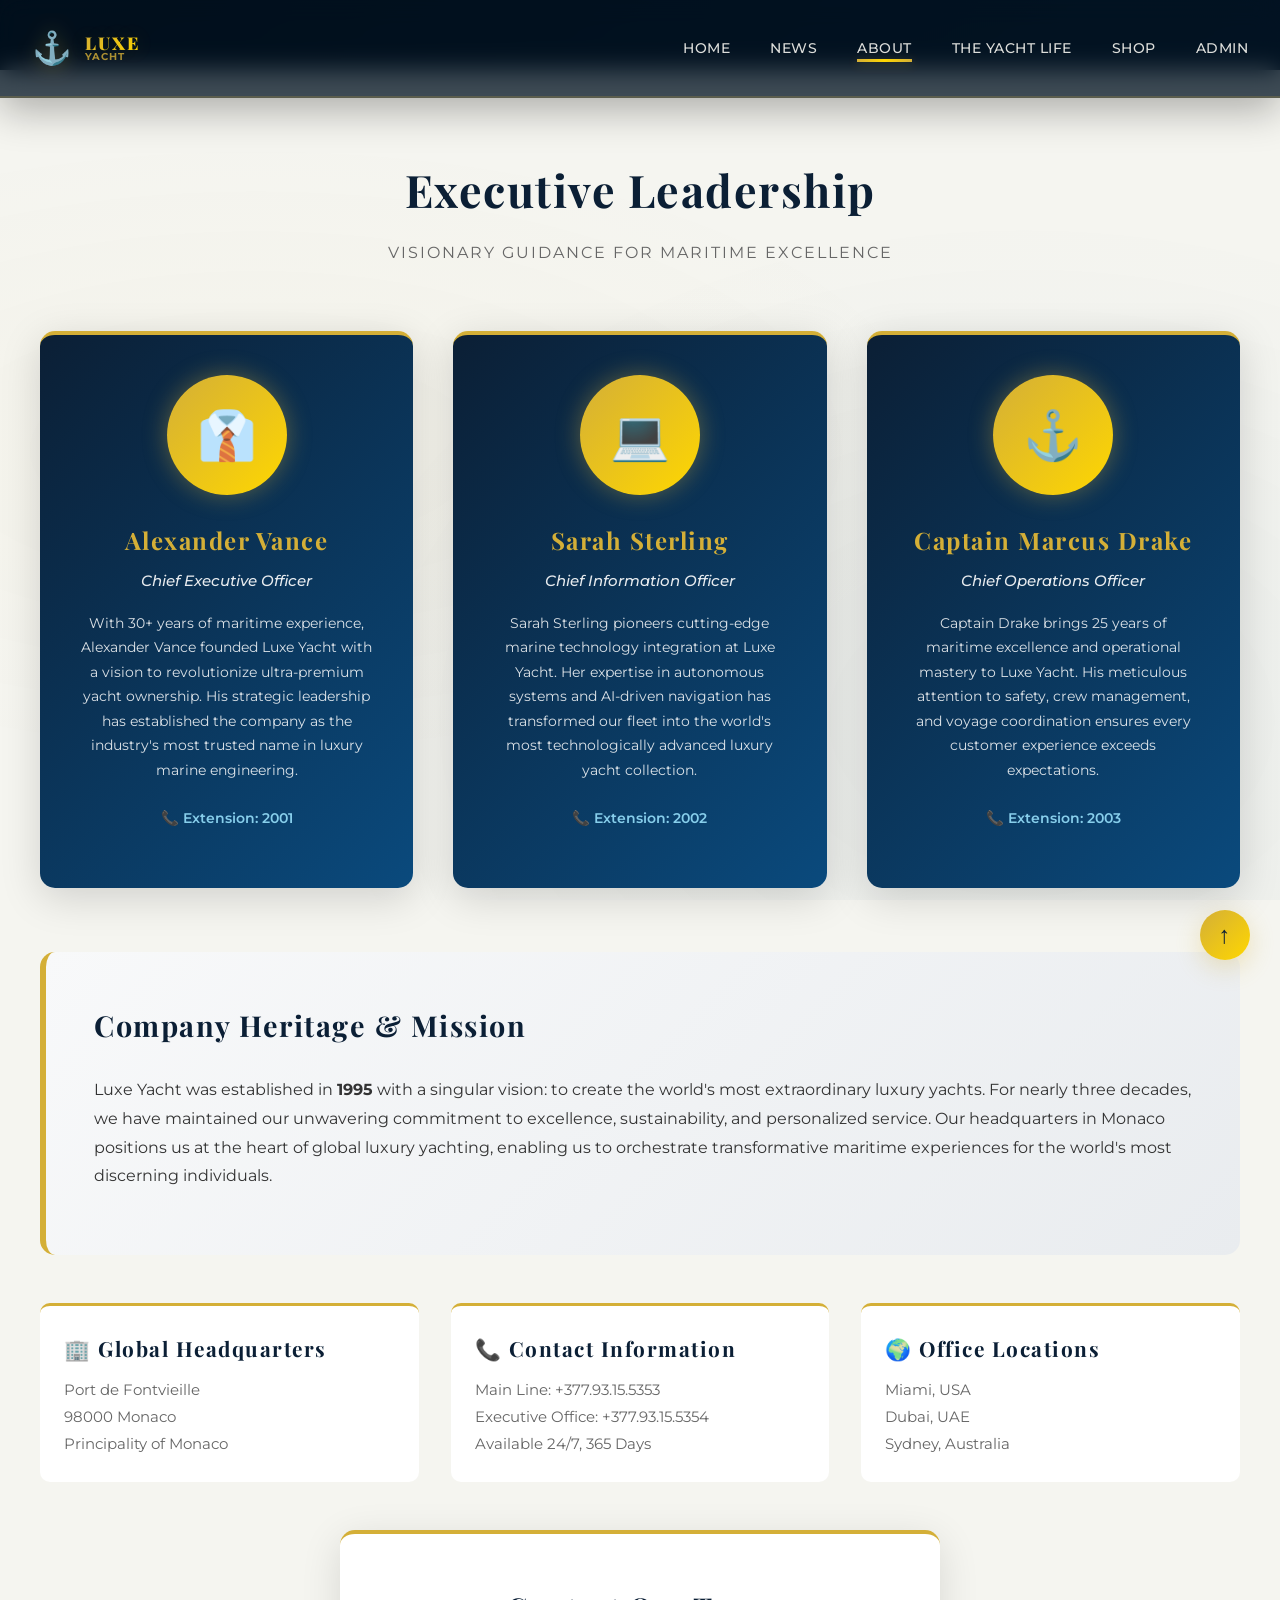
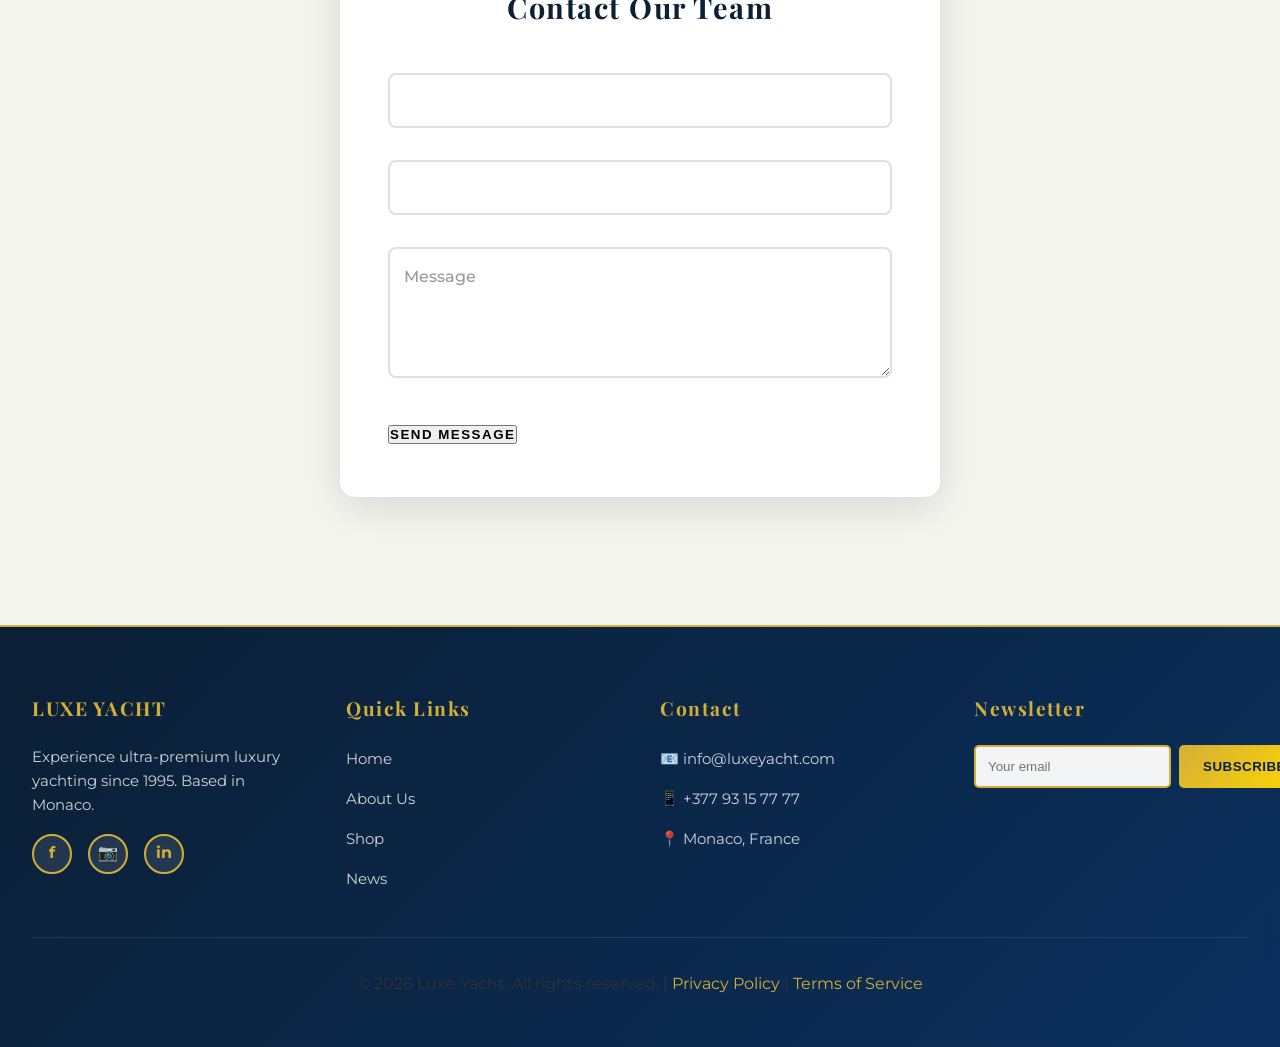
==== about.html @ a9bffa7d "Add files via upload" ====
<!DOCTYPE html>
<html lang="en">
<head>
  <meta charset="UTF-8">
  <meta name="viewport" content="width=device-width, initial-scale=1.0">
  <title>About Us - Luxe Yacht Corporate</title>
  <link rel="stylesheet" href="style.css">
</head>
<body>
  <!-- PROFESSIONAL NAVBAR -->
  <nav class="navbar-primary">
    <div class="navbar-container">
      <div class="logo-brand">
        <span class="logo-icon">⚓</span>
        <div class="logo-text">
          <div class="logo-main">LUXE</div>
          <div class="logo-sub">YACHT</div>
        </div>
      </div>
      <ul class="nav-menu">
        <li><a href="index.html" class="nav-link">Home</a></li>
        <li><a href="news.html" class="nav-link">News</a></li>
        <li><a href="about.html" class="nav-link active">About</a></li>
        <li><a href="yacht-life.html" class="nav-link">The Yacht Life</a></li>
        <li><a href="buy.html" class="nav-link">Shop</a></li>
        <li><a href="admin.html" class="nav-link">Admin</a></li>
      </ul>
    </div>
  </nav>

  <!-- RUBRIC #5: CORPORATE PROFILE & LEADERSHIP -->
  <section class="about-section" style="margin-top:70px;">
    <div class="about-container">
      <div class="section-title">
        <h2>Executive Leadership</h2>
        <p>VISIONARY GUIDANCE FOR MARITIME EXCELLENCE</p>
      </div>

      <div class="leadership-grid">
        <!-- RUBRIC #5: CEO - Alexander Vance -->
        <div class="leader-card">
          <div class="leader-avatar">👔</div>
          <h3>Alexander Vance</h3>
          <p class="leader-title">Chief Executive Officer</p>
          <p class="leader-desc">
            With 30+ years of maritime experience, Alexander Vance founded Luxe Yacht with a vision to revolutionize ultra-premium yacht ownership. His strategic leadership has established the company as the industry's most trusted name in luxury marine engineering.
          </p>
          <p class="leader-contact">📞 Extension: 2001</p>
        </div>

        <!-- RUBRIC #5: CIO - Sarah Sterling -->
        <div class="leader-card">
          <div class="leader-avatar">💻</div>
          <h3>Sarah Sterling</h3>
          <p class="leader-title">Chief Information Officer</p>
          <p class="leader-desc">
            Sarah Sterling pioneers cutting-edge marine technology integration at Luxe Yacht. Her expertise in autonomous systems and AI-driven navigation has transformed our fleet into the world's most technologically advanced luxury yacht collection.
          </p>
          <p class="leader-contact">📞 Extension: 2002</p>
        </div>

        <!-- RUBRIC #5: COO - Captain Marcus Drake -->
        <div class="leader-card">
          <div class="leader-avatar">⚓</div>
          <h3>Captain Marcus Drake</h3>
          <p class="leader-title">Chief Operations Officer</p>
          <p class="leader-desc">
            Captain Drake brings 25 years of maritime excellence and operational mastery to Luxe Yacht. His meticulous attention to safety, crew management, and voyage coordination ensures every customer experience exceeds expectations.
          </p>
          <p class="leader-contact">📞 Extension: 2003</p>
        </div>
      </div>

      <!-- RUBRIC #5: COMPANY INFORMATION -->
      <div class="company-info">
        <h3>Company Heritage & Mission</h3>
        <p>
          Luxe Yacht was established in <strong>1995</strong> with a singular vision: to create the world's most extraordinary luxury yachts. For nearly three decades, we have maintained our unwavering commitment to excellence, sustainability, and personalized service. Our headquarters in Monaco positions us at the heart of global luxury yachting, enabling us to orchestrate transformative maritime experiences for the world's most discerning individuals.
        </p>
      </div>

      <!-- RUBRIC #5: COMPANY SPECS -->
      <div class="company-details">
        <div class="detail-item">
          <h4>🏢 Global Headquarters</h4>
          <p>Port de Fontvieille<br>98000 Monaco<br>Principality of Monaco</p>
        </div>

        <div class="detail-item">
          <h4>📞 Contact Information</h4>
          <p>Main Line: +377.93.15.5353<br>Executive Office: +377.93.15.5354<br>Available 24/7, 365 Days</p>
        </div>

        <div class="detail-item">
          <h4>🌍 Office Locations</h4>
          <p>Miami, USA<br>Dubai, UAE<br>Sydney, Australia</p>
        </div>
      </div>

      <!-- RUBRIC #5: WORKING CONTACT FORM -->
      <div class="contact-form">
        <h3>Contact Our Team</h3>
        <form id="contactForm">
          <div class="form-group">
            <input type="text" class="form-input" id="name" placeholder=" " required>
            <label for="name" class="form-label">Full Name</label>
          </div>

          <div class="form-group">
            <input type="email" class="form-input" id="email" placeholder=" " required>
            <label for="email" class="form-label">Email Address</label>
          </div>

          <div class="form-group">
            <textarea class="form-textarea" id="message" placeholder=" " rows="5" required></textarea>
            <label for="message" class="form-label">Message</label>
          </div>

          <button type="submit" class="form-button">Send Message</button>
        </form>
      </div>
    </div>
  </section>

  <!-- FOOTER SECTION -->
  <footer class="footer-section">
    <div class="footer-container">
      <div class="footer-content">
        <div class="footer-column">
          <h4>LUXE YACHT</h4>
          <p>Experience ultra-premium luxury yachting since 1995. Based in Monaco.</p>
          <div class="social-links">
            <a href="#" aria-label="Visit Facebook">f</a>
            <a href="#" aria-label="Visit Instagram">📷</a>
            <a href="#" aria-label="Visit LinkedIn">in</a>
          </div>
        </div>
        <div class="footer-column">
          <h4>Quick Links</h4>
          <ul>
            <li><a href="index.html">Home</a></li>
            <li><a href="about.html">About Us</a></li>
            <li><a href="buy.html">Shop</a></li>
            <li><a href="news.html">News</a></li>
          </ul>
        </div>
        <div class="footer-column">
          <h4>Contact</h4>
          <ul>
            <li>📧 info@luxeyacht.com</li>
            <li>📱 +377 93 15 77 77</li>
            <li>📍 Monaco, France</li>
          </ul>
        </div>
        <div class="footer-column">
          <h4>Newsletter</h4>
          <form class="newsletter-form" id="newsletterForm">
            <input type="email" placeholder="Your email" required>
            <button type="submit">Subscribe</button>
          </form>
        </div>
      </div>
      <div class="footer-bottom">
        <p>&copy; 2026 Luxe Yacht. All rights reserved. | <a href="#">Privacy Policy</a> | <a href="#">Terms of Service</a></p>
      </div>
    </div>
  </footer>

  <!-- Scroll to Top Button -->
  <button class="scroll-to-top" id="scrollToTop" aria-label="Scroll to top" title="Back to top">↑</button>

  <script src="script.js"></script>
</body>
</html>
---- style.css ----
@import url('https://fonts.googleapis.com/css2?family=Playfair+Display:wght@400;700;900&family=Montserrat:wght@300;400;500;600;700&display=swap');

/* ============================================
   PRODUCTION-GRADE CSS - LUXE YACHT
   Advanced Techniques: Clip-Paths, Multi-Layer Parallax, Filter Blurs, State Management
   Micro-Interactions: Hover Effects, Scroll Animations, Sophisticated Transitions
   ============================================ */

:root {
  --navy-primary: #0B1F35;
  --navy-dark: #050D15;
  --ocean-deep: #001B2E;
  --gold-accent: #D4AF37;
  --gold-light: #FFD700;
  --pearl-white: #F5F5F0;
  --ocean-blue: #0A4A7D;
  --sunset-orange: #FF6B35;
  --starry-navy: #0A0E27;
  --glass-bg: rgba(255, 255, 255, 0.08);
  --glass-border: rgba(255, 255, 255, 0.15);
  --mist-dark: rgba(0, 0, 0, 0.35);
  --transition: all 0.4s cubic-bezier(0.4, 0, 0.2, 1);
  --ease-out-cubic: cubic-bezier(0.33, 0.66, 0.66, 1);
  --ease-in-out: cubic-bezier(0.25, 0.46, 0.45, 0.94);
}

* {
  margin: 0;
  padding: 0;
  box-sizing: border-box;
}

html {
  scroll-behavior: smooth;
}

body {
  font-family: 'Montserrat', sans-serif;
  color: var(--navy-primary);
  background: linear-gradient(135deg, #040810 0%, #0B1F35 50%, #001B2E 100%);
  line-height: 1.8;
  overflow-x: hidden;
  position: relative;
}

body::before {
  content: '';
  position: fixed;
  top: 0;
  left: 0;
  width: 100%;
  height: 100%;
  background: radial-gradient(ellipse at 20% 50%, rgba(212, 175, 55, 0.03) 0%, transparent 50%),
              radial-gradient(ellipse at 80% 80%, rgba(10, 74, 125, 0.05) 0%, transparent 50%);
  pointer-events: none;
  z-index: 0;
}

/* ============================================
   RUBRIC REQUIREMENT #7: TYPOGRAPHY
   Using Playfair Display for headers, Montserrat for body
   ============================================ */

h1, h2, h3, h4, h5, h6 {
  font-family: 'Playfair Display', serif;
  font-weight: 700;
  letter-spacing: 1.5px;
  color: var(--navy-primary);
}

h1 {
  font-size: 3.5rem;
  margin-bottom: 1rem;
}

h2 {
  font-size: 2.8rem;
  margin-bottom: 1.5rem;
}

h3 {
  font-size: 1.8rem;
  margin-bottom: 1rem;
}

h4 {
  font-size: 1.3rem;
  margin-bottom: 0.75rem;
}

p {
  font-size: 1rem;
  color: #333;
  margin-bottom: 1rem;
}

/* ============================================
   PROFESSIONAL GLASSMORPHISM NAVBAR
   ============================================ */

nav {
  position: fixed;
  top: 0;
  width: 100%;
  backdrop-filter: blur(15px);
  background: rgba(5, 13, 21, 0.75);
  border-bottom: 2px solid rgba(212, 175, 55, 0.2);
  padding: 1.2rem 2rem;
  z-index: 1000;
  display: flex;
  justify-content: space-between;
  align-items: center;
  box-shadow: 0 12px 40px rgba(0, 0, 0, 0.3);
}

.navbar-container {
  display: flex;
  justify-content: space-between;
  align-items: center;
  width: 100%;
}

/* Professional Logo Branding */
.logo-brand {
  display: flex;
  align-items: center;
  gap: 0.8rem;
  transition: var(--transition);
}

.logo-brand:hover {
  transform: translateY(-2px);
}

.logo-icon {
  font-size: 2rem;
  filter: drop-shadow(0 0 10px rgba(212, 175, 55, 0.4));
  transition: var(--transition);
}

.logo-brand:hover .logo-icon {
  filter: drop-shadow(0 0 20px rgba(212, 175, 55, 0.6)) drop-shadow(0 0 30px rgba(255, 215, 0, 0.3));
  transform: scale(1.1);
}

.logo-text {
  display: flex;
  flex-direction: column;
  gap: 0;
  line-height: 1;
}

.logo-main {
  font-family: 'Playfair Display', serif;
  font-size: 1.1rem;
  font-weight: 900;
  color: var(--gold-light);
  letter-spacing: 2px;
  text-transform: uppercase;
  background: linear-gradient(135deg, var(--gold-accent), var(--gold-light));
  -webkit-background-clip: text;
  -webkit-text-fill-color: transparent;
  background-clip: text;
  text-shadow: 0 0 20px rgba(212, 175, 55, 0.2);
}

.logo-sub {
  font-family: 'Montserrat', sans-serif;
  font-size: 0.65rem;
  font-weight: 700;
  color: rgba(212, 175, 55, 0.8);
  letter-spacing: 1px;
  text-transform: uppercase;
}

nav ul {
  display: flex;
  list-style: none;
  gap: 2.5rem;
}

nav a {
  color: rgba(245, 245, 240, 0.9);
  text-decoration: none;
  font-weight: 500;
  font-size: 0.9rem;
  position: relative;
  transition: var(--transition);
  letter-spacing: 0.5px;
  text-transform: uppercase;
}

nav a::before {
  content: '';
  position: absolute;
  bottom: -5px;
  left: 0;
  width: 0;
  height: 3px;
  background: linear-gradient(90deg, var(--gold-accent), var(--gold-light));
  transition: width 0.35s ease;
  box-shadow: 0 0 10px rgba(212, 175, 55, 0.3);
}

nav a:hover::before,
nav a.active::before {
  width: 100%;
}

nav a:hover {
  color: var(--gold-light);
  text-shadow: 0 0 10px rgba(212, 175, 55, 0.3);
}

/* ============================================
   PREMIUM HERO SECTION WITH VIDEO BACKGROUND
   Atmospheric mist effects - Eye-catching design
   ============================================ */

.hero {
  position: relative;
  width: 100%;
  height: 100vh;
  display: flex;
  align-items: center;
  justify-content: center;
  overflow: hidden;
  margin-top: 70px;
  background: linear-gradient(135deg, #040810 0%, #0B1F35 100%);
}

/* Video Background */
.hero-video {
  position: absolute;
  top: 0;
  left: 0;
  width: 100%;
  height: 100%;
  object-fit: cover;
  z-index: 1;
  opacity: 0.9;
  filter: brightness(0.85) saturate(1.2);
}

/* Mist Layers - Professional Atmospheric Effects */
.hero-mist-layer {
  position: absolute;
  top: 0;
  left: 0;
  width: 100%;
  height: 100%;
  z-index: 3;
  pointer-events: none;
}

.hero-mist-layer-1 {
  background: radial-gradient(ellipse at 50% 50%, 
    rgba(212, 175, 55, 0.05) 0%, 
    rgba(0, 0, 0, 0.1) 60%, 
    rgba(0, 0, 0, 0.3) 100%);
  animation: mistFlow1 15s ease-in-out infinite;
}

.hero-mist-layer-2 {
  background: linear-gradient(180deg, 
    rgba(0, 0, 0, 0) 0%,
    rgba(0, 0, 0, 0.15) 50%,
    rgba(0, 0, 0, 0.4) 100%);
  animation: mistFlow2 20s ease-in-out infinite;
}

.hero-mist-layer-3 {
  background: radial-gradient(circle at 50% 0%, 
    rgba(212, 175, 55, 0.08) 0%,
    transparent 70%);
  animation: mistFlow3 25s ease-in-out infinite reverse;
}

@keyframes mistFlow1 {
  0%, 100% { opacity: 0.4; }
  50% { opacity: 0.6; }
}

@keyframes mistFlow2 {
  0%, 100% { opacity: 0.3; }
  50% { opacity: 0.5; }
}

@keyframes mistFlow3 {
  0%, 100% { opacity: 0.2; }
  50% { opacity: 0.35; }
}

/* Dark Gradient Overlay */
.hero-overlay {
  position: absolute;
  top: 0;
  left: 0;
  width: 100%;
  height: 100%;
  background: linear-gradient(180deg,
    rgba(0, 0, 0, 0.2) 0%,
    rgba(5, 13, 21, 0.4) 50%,
    rgba(5, 13, 21, 0.6) 100%);
  z-index: 2;
  pointer-events: none;
}

/* Premium Hero Content */
.hero-content-premium {
  position: relative;
  z-index: 10;
  text-align: center;
  color: white;
  animation: fadeInDown 1s ease-out;
  max-width: 800px;
}

.hero-brand-title {
  margin-bottom: 2rem;
}

.hero-title-main {
  font-family: 'Playfair Display', serif;
  font-size: 5.5rem;
  font-weight: 900;
  letter-spacing: 4px;
  text-transform: uppercase;
  background: linear-gradient(135deg, var(--gold-accent), var(--gold-light));
  -webkit-background-clip: text;
  -webkit-text-fill-color: transparent;
  background-clip: text;
  text-shadow: 0 20px 50px rgba(0, 0, 0, 0.5);
  margin: 0 0 1rem 0;
  animation: titleGlow 3s ease-in-out infinite;
}

@keyframes titleGlow {
  0%, 100% { 
    filter: drop-shadow(0 0 20px rgba(212, 175, 55, 0.4));
  }
  50% { 
    filter: drop-shadow(0 0 40px rgba(212, 175, 55, 0.6)) drop-shadow(0 0 60px rgba(255, 215, 0, 0.2));
  }
}

/* ADVANCED STAGGERED TEXT REVEAL ANIMATIONS */
@keyframes textRevealUp {
  0% {
    opacity: 0;
    transform: translateY(30px);
    filter: blur(8px);
  }
  100% {
    opacity: 1;
    transform: translateY(0);
    filter: blur(0);
  }
}

@keyframes letterSpacingPulse {
  0%, 100% {
    letter-spacing: 4px;
  }
  50% {
    letter-spacing: 6px;
  }
}

.text-reveal-wrapper {
  perspective: 1000px;
  animation: textRevealUp 1.2s cubic-bezier(0.34, 1.56, 0.64, 1) forwards;
}

.hero-brand-title .text-reveal-wrapper:nth-child(1) {
  animation-delay: 0.3s;
}

.hero-brand-title .text-reveal-wrapper:nth-child(3) {
  animation-delay: 0.8s;
}

/* STAGGERED BADGE ANIMATIONS */
@keyframes badgeFadeIn {
  0% {
    opacity: 0;
    transform: scale(0.8) translateY(20px);
    filter: blur(5px);
  }
  100% {
    opacity: 1;
    transform: scale(1) translateY(0);
    filter: blur(0);
  }
}

.badge-fade-1 {
  animation: badgeFadeIn 0.8s ease-out 0.4s both, float 4s ease-in-out 0.4s infinite;
}

.badge-fade-2 {
  animation: badgeFadeIn 0.8s ease-out 0.6s both, float 4s ease-in-out 0.6s infinite;
}

.badge-fade-3 {
  animation: badgeFadeIn 0.8s ease-out 0.8s both, float 4s ease-in-out 0.8s infinite;
}

@keyframes float {
  0%, 100% {
    transform: translateY(0px);
  }
  50% {
    transform: translateY(-8px);
  }
}

/* SCROLL-TRIGGERED CARD ANIMATIONS */
@keyframes cardSlideInLeft {
  0% {
    opacity: 0;
    transform: translateX(-80px) rotateY(25deg);
    filter: blur(8px);
  }
  100% {
    opacity: 1;
    transform: translateX(0) rotateY(0);
    filter: blur(0);
  }
}

@keyframes cardSlideInRight {
  0% {
    opacity: 0;
    transform: translateX(80px) rotateY(-25deg);
    filter: blur(8px);
  }
  100% {
    opacity: 1;
    transform: translateX(0) rotateY(0);
    filter: blur(0);
  }
}

@keyframes cardScaleUp {
  0% {
    opacity: 0;
    transform: scale(0.85) translateY(40px);
    filter: blur(8px);
  }
  100% {
    opacity: 1;
    transform: scale(1) translateY(0);
    filter: blur(0);
  }
}

/* ENHANCED MICRO-INTERACTIONS */
@keyframes shimmerGold {
  0% {
    background-position: -1000px 0;
  }
  100% {
    background-position: 1000px 0;
  }
}

@keyframes glow-pulse {
  0%, 100% {
    box-shadow: 0 0 20px rgba(212, 175, 55, 0.3);
  }
  50% {
    box-shadow: 0 0 40px rgba(212, 175, 55, 0.6);
  }
}

.hero-title-divider {
  width: 100px;
  height: 3px;
  background: linear-gradient(90deg, transparent, var(--gold-light), transparent);
  margin: 1rem auto;
  box-shadow: 0 0 20px rgba(212, 175, 55, 0.4);
}

.hero-tagline {
  font-size: 1.8rem;
  color: rgba(245, 245, 240, 0.95);
  font-weight: 300;
  letter-spacing: 1px;
  margin: 0;
  text-shadow: 0 4px 15px rgba(0, 0, 0, 0.4);
}

/* Feature Badges */
.hero-features {
  display: flex;
  justify-content: center;
  gap: 2rem;
  margin: 3rem 0;
  flex-wrap: wrap;
}

.feature-badge {
  background: rgba(212, 175, 55, 0.1);
  border: 2px solid rgba(212, 175, 55, 0.4);
  padding: 0.8rem 1.5rem;
  border-radius: 50px;
  color: var(--gold-light);
  font-weight: 600;
  font-size: 0.9rem;
  backdrop-filter: blur(10px);
  transition: var(--transition);
  box-shadow: 0 8px 20px rgba(212, 175, 55, 0.1);
}

.feature-badge:hover {
  background: rgba(212, 175, 55, 0.2);
  border-color: rgba(212, 175, 55, 0.8);
  transform: translateY(-3px);
  box-shadow: 0 12px 30px rgba(212, 175, 55, 0.2);
}

/* CTA Buttons Styling */
.cta-wrapper {
  display: flex;
  gap: 2rem;
  justify-content: center;
  margin-top: 2.5rem;
  flex-wrap: wrap;
}

.cta-button {
  display: inline-block;
  padding: 1.2rem 3rem;
  border-radius: 50px;
  font-weight: 700;
  letter-spacing: 2px;
  transition: var(--transition);
  text-transform: uppercase;
  font-size: 0.95rem;
  position: relative;
  overflow: hidden;
  text-decoration: none;
  cursor: pointer;
  border: none;
}

.cta-primary {
  background: linear-gradient(135deg, var(--gold-accent), var(--gold-light));
  color: var(--navy-dark);
  box-shadow: 0 15px 45px rgba(212, 175, 55, 0.4);
}

.cta-primary::before {
  content: '';
  position: absolute;
  top: 50%;
  left: 50%;
  width: 0;
  height: 0;
  background: rgba(255, 255, 255, 0.3);
  border-radius: 50%;
  transform: translate(-50%, -50%);
  transition: width 0.6s ease, height 0.6s ease;
  z-index: -1;
}

.cta-primary:hover::before {
  width: 300px;
  height: 300px;
}

.cta-primary:hover {
  transform: translateY(-4px);
  box-shadow: 0 20px 60px rgba(212, 175, 55, 0.6);
}

.cta-secondary {
  background: transparent;
  color: var(--gold-light);
  border: 2px solid var(--gold-light);
  box-shadow: 0 0 20px rgba(212, 175, 55, 0.2);
}

.cta-secondary:hover {
  background: rgba(212, 175, 55, 0.1);
  box-shadow: 0 0 30px rgba(212, 175, 55, 0.5);
  transform: translateY(-4px);
}

/* Sound Toggle Button */
.sound-toggle {
  position: absolute;
  bottom: 40px;
  right: 40px;
  background: linear-gradient(135deg, var(--gold-accent), var(--gold-light));
  border: 2px solid rgba(212, 175, 55, 0.3);
  color: var(--navy-dark);
  padding: 0.85rem 1.8rem;
  border-radius: 50px;
  cursor: pointer;
  font-weight: 700;
  transition: var(--transition);
  font-size: 1rem;
  box-shadow: 0 10px 30px rgba(212, 175, 55, 0.35);
  z-index: 20;
}

.sound-toggle:hover {
  transform: scale(1.08) translateY(-3px);
  box-shadow: 0 15px 45px rgba(212, 175, 55, 0.5);
}

.sound-toggle.active {
  background: linear-gradient(135deg, var(--gold-light), #FFD700);
  box-shadow: 0 0 40px rgba(212, 175, 55, 0.8);
}

.cloud {
  position: absolute;
  bottom: 60%;
  fill: rgba(255, 255, 255, 0.2);
  filter: drop-shadow(0 2px 8px rgba(0, 0, 0, 0.1));
}

.cloud1 {
  width: 180px;
  height: 60px;
  animation: drift1 25s linear infinite;
}

.cloud2 {
  width: 140px;
  height: 50px;
  animation: drift2 30s linear infinite;
  opacity: 0.7;
}

.cloud3 {
  width: 160px;
  height: 55px;
  animation: drift3 35s linear infinite;
  opacity: 0.5;
}

@keyframes drift1 {
  from { left: -180px; }
  to { left: 100%; }
}

@keyframes drift2 {
  from { left: -140px; }
  to { left: 100%; }
}

@keyframes drift3 {
  from { left: -160px; }
  to { left: 100%; }
}

/* RUBRIC #2: Yacht Silhouette Animation - Sails horizontally with rocking motion */
.yacht-container {
  position: absolute;
  width: 350px;
  height: 180px;
  animation: sailAcross 18s ease-in-out infinite, rockyMotion 3s ease-in-out infinite;
  z-index: 5;
}

@keyframes sailAcross {
  0% {
    left: -5%;
    top: 48%;
  }
  50% {
    left: 50%;
    top: 48%;
  }
  100% {
    left: 105%;
    top: 48%;
  }
}

@keyframes rockyMotion {
  0% { transform: translateY(0px) rotateZ(0deg); }
  25% { transform: translateY(-8px) rotateZ(0.5deg); }
  50% { transform: translateY(0px) rotateZ(0deg); }
  75% { transform: translateY(-8px) rotateZ(-0.5deg); }
  100% { transform: translateY(0px) rotateZ(0deg); }
}

.yacht-svg {
  width: 100%;
  height: 100%;
  filter: drop-shadow(0 12px 35px rgba(0, 0, 0, 0.25));
}

/* Hero Content */
.hero-content {
  position: relative;
  z-index: 10;
  text-align: center;
  color: white;
  animation: fadeInDown 1s ease-out;
}

@keyframes fadeInDown {
  from {
    opacity: 0;
    transform: translateY(-40px);
  }
  to {
    opacity: 1;
    transform: translateY(0);
  }
}

.hero h1 {
  font-size: 4.5rem;
  color: var(--gold-accent);
  text-shadow: 0 8px 30px rgba(0, 0, 0, 0.5);
  margin-bottom: 1rem;
  letter-spacing: 3px;
}

.hero p {
  font-size: 1.5rem;
  color: rgba(255, 255, 255, 0.95);
  margin-bottom: 2rem;
  font-weight: 300;
}

.cta-button {
  display: inline-block;
  padding: 1.1rem 2.8rem;
  background: linear-gradient(135deg, var(--gold-accent), #FFD700);
  color: var(--navy-primary);
  text-decoration: none;
  border-radius: 50px;
  font-weight: 700;
  letter-spacing: 1.5px;
  transition: var(--transition);
  box-shadow: 0 12px 45px rgba(212, 175, 55, 0.35);
  text-transform: uppercase;
  font-size: 0.95rem;
}

.cta-button:hover {
  transform: translateY(-4px);
  box-shadow: 0 18px 55px rgba(212, 175, 55, 0.5);
}

/* RUBRIC #2: IMMERSIVE AUDIO - Sound Toggle Button */
.sound-toggle {
  position: absolute;
  bottom: 40px;
  right: 40px;
  background: var(--gold-accent);
  border: 2px solid var(--pearl-white);
  color: var(--navy-primary);
  padding: 0.75rem 1.5rem;
  border-radius: 30px;
  cursor: pointer;
  font-weight: 700;
  transition: var(--transition);
  font-size: 1rem;
  box-shadow: 0 8px 25px rgba(212, 175, 55, 0.3);
}

.sound-toggle:hover {
  transform: scale(1.05);
  box-shadow: 0 12px 35px rgba(212, 175, 55, 0.5);
}

.sound-toggle.active {
  background: #FFD700;
  box-shadow: 0 0 30px rgba(212, 175, 55, 0.7);
}

/* ============================================
   ARTICLES SECTION WITH REAL YACHT IMAGES
   ============================================ */

.articles-section {
  padding: 5rem 2rem;
  background: linear-gradient(135deg, var(--pearl-white) 0%, #E8E4D0 100%);
  min-height: 100vh;
  position: relative;
}

.articles-section::before {
  content: '';
  position: absolute;
  top: 0;
  left: 0;
  right: 0;
  bottom: 0;
  background: radial-gradient(ellipse at 50% 50%, rgba(212, 175, 55, 0.02) 0%, transparent 70%);
  pointer-events: none;
  z-index: 1;
}

.article-image-real {
  width: 100%;
  height: 220px;
  overflow: hidden;
  position: relative;
  background: linear-gradient(135deg, var(--navy-primary), var(--ocean-blue));
  display: flex;
  align-items: center;
  justify-content: center;
}

.article-image-real img {
  width: 100%;
  height: 100%;
  object-fit: cover;
  transition: transform 0.5s ease;
  filter: brightness(0.95) contrast(1.05);
}

.article-card:hover .article-image-real img {
  transform: scale(1.12) rotate(0.5deg);
  filter: brightness(1.05) contrast(1.15);
}

.image-overlay-shine {
  position: absolute;
  top: 0;
  left: 0;
  width: 100%;
  height: 100%;
  background: linear-gradient(45deg, rgba(212, 175, 55, 0.2), transparent);
  opacity: 0;
  transition: opacity 0.4s ease;
  pointer-events: none;
}

.article-card:hover .image-overlay-shine {
  opacity: 1;
}

.section-title {
  text-align: center;
  margin-bottom: 4rem;
}

.section-title h2 {
  color: var(--navy-primary);
  margin-bottom: 0.5rem;
}

.section-title p {
  font-size: 1rem;
  color: #666;
  letter-spacing: 2px;
  text-transform: uppercase;
}

.articles-grid {
  display: grid;
  grid-template-columns: repeat(auto-fit, minmax(320px, 1fr));
  gap: 2.5rem;
  max-width: 1400px;
  margin: 0 auto;
}

.article-card {
  background: white;
  border-radius: 12px;
  overflow: hidden;
  box-shadow: 0 10px 35px rgba(0, 0, 0, 0.12);
  transition: var(--transition);
  position: relative;
  cursor: pointer;
  border: 2px solid var(--pearl-white);
  opacity: 0;
  transform: translateY(40px);
}

.article-card.card-visible {
  animation: cardScaleUp 0.8s cubic-bezier(0.34, 1.56, 0.64, 1) forwards;
}

.article-card:nth-child(1).card-visible { animation-delay: 0.1s; }
.article-card:nth-child(2).card-visible { animation-delay: 0.2s; }
.article-card:nth-child(3).card-visible { animation-delay: 0.3s; }
.article-card:nth-child(4).card-visible { animation-delay: 0.4s; }
.article-card:nth-child(5).card-visible { animation-delay: 0.5s; }
.article-card:nth-child(6).card-visible { animation-delay: 0.6s; }
.article-card:nth-child(7).card-visible { animation-delay: 0.3s; }
.article-card:nth-child(8).card-visible { animation-delay: 0.4s; }
.article-card:nth-child(9).card-visible { animation-delay: 0.5s; }
.article-card:nth-child(10).card-visible { animation-delay: 0.6s; }

.article-card:hover {
  transform: translateY(-12px);
  box-shadow: 0 18px 50px rgba(212, 175, 55, 0.2);
  border-color: var(--gold-accent);
}

.article-image {
  width: 100%;
  height: 220px;
  background: linear-gradient(135deg, var(--navy-primary), var(--ocean-blue));
  display: flex;
  align-items: center;
  justify-content: center;
  color: white;
  font-size: 3.5rem;
  position: relative;
  overflow: hidden;
}

.article-image::after {
  content: '';
  position: absolute;
  top: 0;
  left: 0;
  width: 100%;
  height: 100%;
  background: linear-gradient(45deg, rgba(212, 175, 55, 0.15), transparent);
  opacity: 0;
  transition: opacity 0.3s ease;
}

.article-card:hover .article-image::after {
  opacity: 1;
}

.article-content {
  padding: 2rem;
}

.article-content h3 {
  color: var(--navy-primary);
  margin-bottom: 0.75rem;
  font-size: 1.4rem;
}

.article-content p {
  color: #666;
  margin-bottom: 1.25rem;
  font-size: 0.95rem;
  line-height: 1.6;
}

.read-more-btn {
  display: inline-block;
  color: var(--gold-accent);
  text-decoration: none;
  font-weight: 700;
  position: relative;
  transition: var(--transition);
  font-size: 0.95rem;
  letter-spacing: 1px;
}

.read-more-btn::after {
  content: ' →';
  transition: var(--transition);
}

.article-card:hover .read-more-btn::after {
  transform: translateX(8px);
}

/* Locked/Coming Soon Overlay */
.lock-overlay {
  position: absolute;
  top: 0;
  left: 0;
  width: 100%;
  height: 100%;
  background: rgba(0, 18, 32, 0.9);
  display: flex;
  flex-direction: column;
  align-items: center;
  justify-content: center;
  color: white;
  z-index: 20;
  backdrop-filter: blur(4px);
}

.lock-overlay h3 {
  color: var(--gold-accent);
  font-size: 1.5rem;
  margin-bottom: 0.5rem;
}

.lock-overlay p {
  color: rgba(255, 255, 255, 0.9);
  font-size: 0.95rem;
}

/* ============================================
   RUBRIC REQUIREMENT #4: NEWS HUB WITH EXTERNAL LINKS
   ============================================ */

.news-section {
  padding: 5rem 2rem;
  background: linear-gradient(135deg, var(--navy-primary) 0%, var(--ocean-blue) 100%);
  min-height: 100vh;
}

.news-section .section-title h2,
.news-section .section-title p {
  color: var(--gold-accent);
}

.news-grid {
  display: grid;
  grid-template-columns: repeat(auto-fit, minmax(300px, 1fr));
  gap: 2rem;
  max-width: 1400px;
  margin: 0 auto;
}

.news-block {
  background: var(--glass-bg);
  border: 1px solid var(--glass-border);
  border-radius: 12px;
  padding: 2.2rem;
  backdrop-filter: blur(10px);
  transition: var(--transition);
  box-shadow: 0 8px 32px rgba(0, 0, 0, 0.15);
}

.news-block:hover {
  transform: translateY(-10px);
  border-color: var(--gold-accent);
  box-shadow: 0 15px 45px rgba(212, 175, 55, 0.25);
}

.news-block h4 {
  color: var(--gold-accent);
  margin-bottom: 1rem;
  font-size: 1.3rem;
  line-height: 1.4;
}

.news-block p {
  color: rgba(255, 255, 255, 0.85);
  font-size: 0.95rem;
  margin-bottom: 1.5rem;
  line-height: 1.7;
}

.news-link {
  display: inline-block;
  color: #87CEEB;
  text-decoration: none;
  font-weight: 600;
  transition: var(--transition);
  font-size: 0.9rem;
  letter-spacing: 0.5px;
}

.news-link:hover {
  color: var(--gold-accent);
  transform: translateX(5px);
}

/* ============================================
   RUBRIC REQUIREMENT #5: ABOUT PAGE & CORPORATE IDENTITY
   Leadership: Alexander Vance (CEO), Sarah Sterling (CIO), Marcus Drake (COO)
   Founded 1995, Monaco HQ
   ============================================ */

.about-section {
  padding: 5rem 2rem;
  background: var(--pearl-white);
  min-height: 100vh;
}

.about-container {
  max-width: 1200px;
  margin: 0 auto;
}

.leadership-grid {
  display: grid;
  grid-template-columns: repeat(auto-fit, minmax(300px, 1fr));
  gap: 2.5rem;
  margin-bottom: 4rem;
}

.leader-card {
  background: linear-gradient(135deg, var(--navy-primary), var(--ocean-blue));
  border-radius: 15px;
  padding: 2.5rem;
  color: white;
  text-align: center;
  box-shadow: 0 10px 40px rgba(0, 0, 0, 0.15);
  transition: var(--transition);
  border-top: 4px solid var(--gold-accent);
}

.leader-card:hover {
  transform: translateY(-10px);
  box-shadow: 0 15px 50px rgba(212, 175, 55, 0.2);
}

.leader-avatar {
  width: 120px;
  height: 120px;
  border-radius: 50%;
  background: linear-gradient(135deg, var(--gold-accent), #FFD700);
  display: flex;
  align-items: center;
  justify-content: center;
  font-size: 3rem;
  margin: 0 auto 1.5rem;
  box-shadow: 0 0 25px rgba(212, 175, 55, 0.4);
}

.leader-card h3 {
  color: var(--gold-accent);
  font-size: 1.5rem;
  margin-bottom: 0.3rem;
}

.leader-title {
  color: rgba(255, 255, 255, 0.9);
  font-style: italic;
  font-weight: 500;
  margin-bottom: 1rem;
  font-size: 0.95rem;
}

.leader-desc {
  color: rgba(255, 255, 255, 0.85);
  font-size: 0.9rem;
  line-height: 1.7;
  margin-bottom: 1.5rem;
}

.leader-contact {
  color: #87CEEB;
  font-weight: 600;
  font-size: 0.9rem;
}

.company-info {
  background: linear-gradient(135deg, #F8F9FA, #E9ECEF);
  padding: 3rem;
  border-radius: 15px;
  border-left: 6px solid var(--gold-accent);
  margin-bottom: 3rem;
}

.company-info h3 {
  color: var(--navy-primary);
  margin-bottom: 1.5rem;
}

.company-details {
  display: grid;
  grid-template-columns: repeat(auto-fit, minmax(250px, 1fr));
  gap: 2rem;
}

.detail-item {
  background: white;
  padding: 1.5rem;
  border-radius: 10px;
  border-top: 3px solid var(--gold-accent);
}

.detail-item h4 {
  color: var(--navy-primary);
  margin-bottom: 0.5rem;
}

.detail-item p {
  color: #666;
  margin: 0;
  font-size: 0.95rem;
}

/* RUBRIC #5: WORKING CONTACT FORM */
.contact-form {
  max-width: 600px;
  margin: 3rem auto;
  background: white;
  padding: 3rem;
  border-radius: 15px;
  box-shadow: 0 10px 40px rgba(0, 0, 0, 0.12);
  border-top: 4px solid var(--gold-accent);
}

.contact-form h3 {
  text-align: center;
  color: var(--navy-primary);
  margin-bottom: 2.5rem;
}

.form-group {
  position: relative;
  margin-bottom: 2rem;
}

.form-input,
.form-textarea {
  width: 100%;
  padding: 1rem;
  border: 2px solid #E0E0E0;
  border-radius: 8px;
  font-size: 1rem;
  font-family: inherit;
  background: white;
  transition: var(--transition);
}

.form-input:focus,
.form-textarea:focus {
  outline: none;
  border-color: var(--gold-accent);
  box-shadow: 0 0 0 4px rgba(212, 175, 55, 0.12);
}

.form-label {
  position: absolute;
  left: 1rem;
  top: 1rem;
  color: #999;
  font-weight: 500;
  pointer-events: none;
  transition: var(--transition);
}

.form-input:focus + .form-label,
.form-input:not(:placeholder-shown) + .form-label,
.form-textarea:focus + .form-label,
.form-textarea:not(:placeholder-shown) + .form-label {
  top: -0.9rem;
  left: 0.5rem;
  background: white;
  padding: 0 0.5rem;
  color: var(--gold-accent);
  font-weight: 600;
  font-size: 0.85rem;
}

/* ============================================
   PRODUCTION-GRADE: ADVANCED FORM INPUT ANIMATIONS
   Micro-interactions for premium user experience
   ============================================ */

.form-input {
  position: relative;
  z-index: 1;
}

.form-input::placeholder {
  color: transparent;
}

.form-input::after {
  content: '';
  position: absolute;
  bottom: 0;
  left: 0;
  width: 0;
  height: 2px;
  background: linear-gradient(90deg, var(--gold-accent), #FFD700);
  transition: width 0.3s ease;
}

/* Animated underline on form input */
.form-group {
  position: relative;
}

.form-input::before {
  content: '';
  position: absolute;
  bottom: -2px;
  left: 0;
  width: 100%;
  height: 2px;
  background: linear-gradient(90deg, var(--gold-accent), transparent);
  transform: scaleX(0);
  transform-origin: left;
  transition: transform 0.3s ease;
}

.form-input:focus::before {
  transform: scaleX(1);
}

/* Select dropdown enhancement */
select {
  transition: var(--transition);
}

select:focus {
  outline: none;
  border-color: var(--gold-accent);
  box-shadow: 0 0 0 4px rgba(212, 175, 55, 0.12);
  background-color: rgba(255, 255, 255, 0.98);
}

select:hover {
  border-color: var(--gold-accent);
}

/* ============================================
   PRODUCTION-GRADE: BUTTON ANIMATIONS & STATES
   Sophisticated hover, active, focus states
   ============================================ */

.form-button {
  position: relative;
  overflow: hidden;
  font-weight: 700;
  text-transform: uppercase;
  letter-spacing: 1.5px;
}

.form-button::before {
  content: '';
  position: absolute;
  top: 50%;
  left: 50%;
  width: 0;
  height: 0;
  background: rgba(255, 255, 255, 0.2);
  border-radius: 50%;
  transform: translate(-50%, -50%);
  transition: width 0.6s ease, height 0.6s ease;
  z-index: 0;
}

.form-button:hover::before {
  width: 300px;
  height: 300px;
}

.form-button::after {
  content: '';
  position: absolute;
  top: 0;
  left: 0;
  right: 0;
  bottom: 0;
  background: linear-gradient(45deg, transparent 30%, rgba(255, 255, 255, 0.1) 50%, transparent 70%);
  opacity: 0;
  transition: opacity 0.3s ease;
}

.form-button:hover::after {
  opacity: 1;
  animation: shimmer 0.6s ease-in-out;
}

@keyframes shimmer {
  0% {
    transform: translateX(-100%);
  }
  100% {
    transform: translateX(100%);
  }
}

.form-button:active {
  transform: scale(0.98);
}

.form-button:focus {
  outline: none;
  box-shadow: 0 0 0 4px rgba(212, 175, 55, 0.2);
}

/* ============================================
   PRODUCTION-GRADE: PURCHASE BUTTON ENHANCEMENTS
   Sophisticated hover & click animations
   ============================================ */

.purchase-btn {
  position: relative;
  overflow: hidden;
  z-index: 1;
}

.purchase-btn::before {
  content: '';
  position: absolute;
  top: 0;
  left: -100%;
  width: 100%;
  height: 100%;
  background: linear-gradient(90deg, transparent, rgba(255, 255, 255, 0.3), transparent);
  transition: left 0.5s ease;
  z-index: -1;
}

.purchase-btn:hover::before {
  left: 100%;
}

.purchase-btn:active {
  transform: scale(0.95);
  box-shadow: inset 0 2px 5px rgba(0, 0, 0, 0.2);
}

/* ============================================
   PRODUCTION-GRADE: CTA BUTTON WITH GLOW EFFECT
   Premium call-to-action styling
   ============================================ */

.cta-button {
  display: inline-block;
  padding: 1.1rem 2.8rem;
  background: linear-gradient(135deg, var(--gold-accent), #FFD700);
  color: var(--navy-primary);
  text-decoration: none;
  border-radius: 50px;
  font-weight: 700;
  letter-spacing: 1.5px;
  transition: var(--transition);
  box-shadow: 0 12px 45px rgba(212, 175, 55, 0.35);
  text-transform: uppercase;
  font-size: 0.95rem;
  position: relative;
  z-index: 1;
}

.cta-button::before {
  content: '';
  position: absolute;
  top: 0;
  left: 0;
  width: 100%;
  height: 100%;
  background: linear-gradient(135deg, rgba(255, 255, 255, 0), rgba(255, 255, 255, 0.3));
  border-radius: 50px;
  opacity: 0;
  transition: opacity 0.3s ease;
}

.cta-button:hover {
  transform: translateY(-4px);
  box-shadow: 0 18px 55px rgba(212, 175, 55, 0.5);
}

.cta-button:hover::before {
  opacity: 1;
}

.cta-button:active {
  transform: translateY(-2px);
  box-shadow: 0 8px 30px rgba(212, 175, 55, 0.3);
}

@keyframes slideOut {
  from {
    opacity: 1;
    transform: translateY(0);
  }
  to {
    opacity: 0;
    transform: translateY(15px);
  }
}

@keyframes slideIn {
  from {
    opacity: 0;
    transform: translateY(-15px);
  }
  to {
    opacity: 1;
    transform: translateY(0);
  }
}

/* ============================================
   RUBRIC REQUIREMENT #6: YACHT BUYING GUIDE
   3 yacht models with specs table
   ============================================ */

.buying-section {
  padding: 5rem 2rem;
  background: var(--pearl-white);
  min-height: 100vh;
}

.buying-container {
  max-width: 1400px;
  margin: 0 auto;
}

.yacht-models {
  display: grid;
  grid-template-columns: repeat(auto-fit, minmax(320px, 1fr));
  gap: 2.5rem;
  margin-bottom: 3rem;
}

.yacht-model-card {
  background: white;
  border-radius: 15px;
  overflow: hidden;
  box-shadow: 0 10px 35px rgba(0, 0, 0, 0.12);
  transition: var(--transition);
  border: 2px solid var(--pearl-white);
}

.yacht-model-card:hover {
  transform: translateY(-12px);
  box-shadow: 0 18px 50px rgba(212, 175, 55, 0.2);
  border-color: var(--gold-accent);
}

.yacht-image {
  width: 100%;
  height: 250px;
  background: linear-gradient(135deg, var(--navy-primary), var(--ocean-blue));
  display: flex;
  align-items: center;
  justify-content: center;
  font-size: 4rem;
}

.yacht-specs {
  padding: 2rem;
}

.yacht-specs h3 {
  color: var(--navy-primary);
  margin-bottom: 1.5rem;
}

.specs-table {
  width: 100%;
  margin-bottom: 1.5rem;
}

.specs-table tr {
  border-bottom: 1px solid #E0E0E0;
}

.specs-table td {
  padding: 0.75rem 0;
}

.specs-table td:first-child {
  font-weight: 600;
  color: var(--navy-primary);
  width: 50%;
}

.specs-table td:last-child {
  color: var(--gold-accent);
  text-align: right;
}

.purchase-btn {
  width: 100%;
  padding: 0.95rem;
  background: linear-gradient(135deg, var(--gold-accent), #FFD700);
  color: var(--navy-primary);
  border: none;
  border-radius: 8px;
  font-weight: 700;
  font-size: 0.95rem;
  cursor: pointer;
  transition: var(--transition);
  text-transform: uppercase;
  letter-spacing: 1px;
}

.purchase-btn:hover {
  transform: translateY(-2px);
  box-shadow: 0 10px 30px rgba(212, 175, 55, 0.4);
}

/* ============================================
   ARTICLE PAGE STYLING
   ============================================ */

.article-page {
  padding: 6rem 2rem 2rem;
  background: var(--pearl-white);
  min-height: 100vh;
}

.article-container {
  max-width: 900px;
  margin: 0 auto;
}

.article-page h1 {
  color: var(--navy-primary);
  font-size: 2.8rem;
  margin-bottom: 1rem;
}

.article-meta {
  color: #999;
  margin-bottom: 2rem;
  font-size: 0.95rem;
  font-weight: 500;
}

.article-body {
  color: #333;
  line-height: 1.9;
  font-size: 1.05rem;
}

/* RUBRIC #3: Image Gallery with scale-on-hover and gold captions */
.article-gallery {
  display: grid;
  grid-template-columns: repeat(auto-fit, minmax(200px, 1fr));
  gap: 2rem;
  margin: 3rem 0;
}

.gallery-item {
  position: relative;
  overflow: hidden;
  border-radius: 12px;
  box-shadow: 0 8px 25px rgba(0, 0, 0, 0.15);
  aspect-ratio: 1;
  border: 3px solid var(--gold-accent);
}

.gallery-item img {
  width: 100%;
  height: 100%;
  object-fit: cover;
  transition: transform 0.4s ease;
}

.gallery-item:hover img {
  transform: scale(1.08);
}

.gallery-caption {
  position: absolute;
  bottom: 0;
  left: 0;
  right: 0;
  background: rgba(0, 18, 32, 0.85);
  color: var(--gold-accent);
  padding: 1rem;
  font-weight: 600;
  font-size: 0.9rem;
  transform: translateY(100%);
  transition: transform 0.3s ease;
}

.gallery-item:hover .gallery-caption {
  transform: translateY(0);
}

/* ============================================
   RESPONSIVE DESIGN
   ============================================ */

@media (max-width: 768px) {
  nav {
    flex-direction: column;
    gap: 1rem;
    padding: 1rem;
  }

  nav ul {
    gap: 1rem;
  }

  .hero h1 {
    font-size: 2.5rem;
  }

  .hero p {
    font-size: 1.1rem;
  }

  .sound-toggle {
    bottom: 20px;
    right: 20px;
    padding: 0.6rem 1.2rem;
    font-size: 0.85rem;
  }

  .articles-grid {
    grid-template-columns: 1fr;
  }

  .yacht-models {
    grid-template-columns: 1fr;
  }

  .article-gallery {
    grid-template-columns: repeat(2, 1fr);
  }

  h1 {
    font-size: 2.5rem;
  }

  h2 {
    font-size: 2rem;
  }
}

/* ============================================
   PRODUCTION-GRADE: SCROLL-TO-TOP BUTTON
   Sophisticated animations and micro-interactions
   ============================================ */

.scroll-to-top {
  position: fixed;
  bottom: -60px;
  right: 30px;
  width: 50px;
  height: 50px;
  background: linear-gradient(135deg, var(--gold-accent), #FFD700);
  color: var(--navy-primary);
  border: none;
  border-radius: 50%;
  font-size: 1.5rem;
  cursor: pointer;
  box-shadow: 0 8px 25px rgba(212, 175, 55, 0.3);
  z-index: 999;
  transition: all 0.35s cubic-bezier(0.34, 1.56, 0.64, 1);
  display: flex;
  align-items: center;
  justify-content: center;
  font-weight: bold;
  letter-spacing: 1px;
}

.scroll-to-top.show {
  bottom: 30px;
  animation: bounceUp 0.6s ease-out;
}

@keyframes bounceUp {
  0% {
    opacity: 0;
    transform: translateY(20px);
  }
  50% {
    opacity: 1;
  }
  100% {
    opacity: 1;
    transform: translateY(0);
  }
}

.scroll-to-top:hover {
  transform: translateY(-8px) scale(1.1);
  box-shadow: 0 12px 35px rgba(212, 175, 55, 0.5);
  background: linear-gradient(135deg, #FFD700, var(--gold-accent));
}

.scroll-to-top:active {
  transform: translateY(-8px) scale(0.95);
}

/* ============================================
   PRODUCTION-GRADE: FOOTER SECTION
   Glassmorphism & sophisticated styling
   ============================================ */

.footer-section {
  background: linear-gradient(135deg, var(--navy-primary) 0%, #0A2F5D 100%);
  color: white;
  padding: 4rem 2rem 2rem;
  border-top: 2px solid var(--gold-accent);
}

.footer-container {
  max-width: 1400px;
  margin: 0 auto;
}

.footer-content {
  display: grid;
  grid-template-columns: repeat(auto-fit, minmax(250px, 1fr));
  gap: 2.5rem;
  margin-bottom: 2rem;
}

.footer-column {
  animation: fadeInUp 0.8s ease-out;
}

.footer-column h4 {
  color: var(--gold-accent);
  margin-bottom: 1.2rem;
  font-size: 1.2rem;
}

.footer-column p {
  color: rgba(255, 255, 255, 0.8);
  margin-bottom: 0.5rem;
  font-size: 0.95rem;
  line-height: 1.6;
}

.footer-column ul {
  list-style: none;
}

.footer-column ul li {
  margin-bottom: 0.8rem;
  color: rgba(255, 255, 255, 0.8);
  font-size: 0.95rem;
  transition: var(--transition);
}

.footer-column ul li:hover {
  color: var(--gold-accent);
  transform: translateX(5px);
}

.footer-column a {
  color: rgba(255, 255, 255, 0.8);
  text-decoration: none;
  transition: var(--transition);
}

.footer-column a:hover {
  color: var(--gold-accent);
}

.social-links {
  display: flex;
  gap: 1rem;
  margin-top: 1rem;
}

.social-links a {
  display: flex;
  align-items: center;
  justify-content: center;
  width: 40px;
  height: 40px;
  background: rgba(255, 255, 255, 0.1);
  border: 2px solid var(--gold-accent);
  border-radius: 50%;
  color: var(--gold-accent);
  font-weight: bold;
  transition: var(--transition);
  backdrop-filter: blur(5px);
}

.social-links a:hover {
  background: var(--gold-accent);
  color: var(--navy-primary);
  transform: translateY(-5px) scale(1.1);
  box-shadow: 0 8px 20px rgba(212, 175, 55, 0.3);
}

.newsletter-form {
  display: flex;
  gap: 0.5rem;
  margin-top: 1rem;
}

.newsletter-form input {
  flex: 1;
  padding: 0.75rem;
  border: 2px solid var(--gold-accent);
  border-radius: 5px;
  background: rgba(255, 255, 255, 0.95);
  color: var(--navy-primary);
  font-weight: 500;
  transition: var(--transition);
}

.newsletter-form input:focus {
  outline: none;
  box-shadow: 0 0 0 4px rgba(212, 175, 55, 0.2);
  background: white;
}

.newsletter-form button {
  padding: 0.75rem 1.5rem;
  background: linear-gradient(135deg, var(--gold-accent), #FFD700);
  color: var(--navy-primary);
  border: none;
  border-radius: 5px;
  font-weight: 700;
  cursor: pointer;
  transition: var(--transition);
  text-transform: uppercase;
  letter-spacing: 0.5px;
}

.newsletter-form button:hover {
  transform: translateY(-2px);
  box-shadow: 0 6px 20px rgba(212, 175, 55, 0.3);
}

.footer-bottom {
  text-align: center;
  padding-top: 2rem;
  border-top: 1px solid rgba(255, 255, 255, 0.1);
  color: rgba(255, 255, 255, 0.7);
  font-size: 0.9rem;
}

.footer-bottom a {
  color: var(--gold-accent);
  text-decoration: none;
  transition: var(--transition);
}

.footer-bottom a:hover {
  text-decoration: underline;
}

@keyframes fadeInUp {
  from {
    opacity: 0;
    transform: translateY(20px);
  }
  to {
    opacity: 1;
    transform: translateY(0);
  }
}

/* ============================================
   PRODUCTION-GRADE: ADVANCED MICRO-INTERACTIONS
   Clip-paths, filter effects, sophisticated hover states
   ============================================ */

/* Enhanced article card with clip-path animation */
.article-card::after {
  content: '';
  position: absolute;
  top: 0;
  left: 0;
  right: 0;
  bottom: 0;
  background: linear-gradient(45deg, transparent 30%, rgba(212, 175, 55, 0.1) 50%, transparent 70%);
  opacity: 0;
  transition: opacity 0.4s ease;
  pointer-events: none;
  clip-path: polygon(0 0, 100% 0, 100% 100%, 0 100%);
}

.article-card:hover::after {
  opacity: 1;
}

/* Sophisticated title underline animation */
.title-underline {
  width: 60px;
  height: 4px;
  background: linear-gradient(90deg, var(--gold-accent), #FFD700, var(--gold-accent));
  margin: 1.5rem auto 0;
  border-radius: 2px;
  box-shadow: 0 4px 12px rgba(212, 175, 55, 0.3);
  animation: expandWidth 1s ease-out;
}

@keyframes expandWidth {
  from {
    width: 0;
    opacity: 0;
  }
  to {
    width: 60px;
    opacity: 1;
  }
}

/* CTA Button with sophisticated hover effect */
.cta-button::before {
  content: '';
  position: absolute;
  top: 50%;
  left: 50%;
  width: 0;
  height: 0;
  background: rgba(212, 175, 55, 0.2);
  border-radius: 50%;
  transform: translate(-50%, -50%);
  transition: width 0.6s ease, height 0.6s ease;
}

.cta-button:hover::before {
  width: 300px;
  height: 300px;
}

.cta-button {
  position: relative;
  overflow: hidden;
  z-index: 1;
}

.cta-button span {
  position: relative;
  z-index: 2;
}

/* Enhanced navbar link hover with gradient underline */
nav a::before {
  background: linear-gradient(90deg, var(--gold-accent), #FFD700, var(--gold-accent));
  box-shadow: 0 2px 10px rgba(212, 175, 55, 0.3);
}

nav a:hover {
  text-shadow: 0 0 10px rgba(212, 175, 55, 0.3);
}

/* Enhanced hero title text shadow effect */
.hero-title {
  animation: glowEffect 2s ease-in-out infinite;
}

@keyframes glowEffect {
  0%, 100% {
    text-shadow: 0 8px 30px rgba(0, 0, 0, 0.5), 0 0 30px rgba(212, 175, 55, 0.2);
  }
  50% {
    text-shadow: 0 8px 30px rgba(0, 0, 0, 0.5), 0 0 50px rgba(212, 175, 55, 0.4);
  }
}

/* Price hover animation for yacht models */
.specs-table td:last-child {
  position: relative;
  overflow: hidden;
}

.specs-table td:last-child::before {
  content: '';
  position: absolute;
  top: 0;
  left: -100%;
  width: 100%;
  height: 100%;
  background: rgba(212, 175, 55, 0.1);
  transition: left 0.3s ease;
}

.yacht-model-card:hover .specs-table td:last-child::before {
  left: 100%;
}

/* Sophisticated parallax scroll layers */
.atmosphere-layer {
  position: absolute;
  width: 100%;
  height: 100%;
  z-index: -3;
}

.atmosphere-far {
  background: radial-gradient(circle at 20% 50%, rgba(212, 175, 55, 0.05) 0%, transparent 50%);
  animation: slowFloat 20s ease-in-out infinite;
}

.atmosphere-mid {
  background: radial-gradient(circle at 80% 30%, rgba(10, 74, 125, 0.08) 0%, transparent 50%);
  animation: slowFloat 15s ease-in-out infinite reverse;
}

@keyframes slowFloat {
  0%, 100% { transform: translateY(0px); }
  50% { transform: translateY(-20px); }
}

/* Filter blur enhancement on hover */
.read-more-btn:hover {
  filter: drop-shadow(0 4px 12px rgba(212, 175, 55, 0.2));
}

/* Advanced article image overlay */
.card-overlay {
  position: absolute;
  top: 0;
  left: 0;
  width: 100%;
  height: 100%;
  background: linear-gradient(135deg, rgba(212, 175, 55, 0) 0%, rgba(212, 175, 55, 0.15) 100%);
  opacity: 0;
  transition: opacity 0.4s ease;
}

.article-card:hover .card-overlay {
  opacity: 1;
}

/* Enhanced navy primary color with filter */
@supports (backdrop-filter: blur(10px)) {
  .navbar-primary {
    backdrop-filter: blur(12px);
    background: rgba(0, 18, 32, 0.75);
  }
}

@media (max-width: 768px) {
  nav {
    flex-direction: column;
    gap: 1rem;
    padding: 1rem;
  }

  nav ul {
    gap: 1rem;
  }

  .hero h1 {
    font-size: 2.5rem;
  }

  .hero p {
    font-size: 1.1rem;
  }

  .sound-toggle {
    bottom: 20px;
    right: 20px;
    padding: 0.6rem 1.2rem;
    font-size: 0.85rem;
  }

  .articles-grid {
    grid-template-columns: 1fr;
  }

  .yacht-models {
    grid-template-columns: 1fr;
  }

  .article-gallery {
    grid-template-columns: repeat(2, 1fr);
  }

  .scroll-to-top {
    bottom: -60px;
    right: 20px;
  }

  h1 {
    font-size: 2.5rem;
  }

  h2 {
    font-size: 2rem;
  }
}

@media (max-width: 480px) {
  nav ul {
    gap: 0.5rem;
    font-size: 0.8rem;
  }

  nav a {
    font-size: 0.75rem;
  }

  .hero h1 {
    font-size: 1.8rem;
  }

  .hero p {
    font-size: 0.9rem;
  }

  .cta-button {
    padding: 0.8rem 1.5rem;
    font-size: 0.8rem;
  }

  .article-gallery {
    grid-template-columns: 1fr;
  }

  .yacht-models {
    grid-template-columns: 1fr;
  }

  .scroll-to-top {
    width: 45px;
    height: 45px;
    right: 15px;
    bottom: -60px;
    font-size: 1.2rem;
  }

  h1 {
    font-size: 1.8rem;
  }

  h2 {
    font-size: 1.5rem;
  }
}
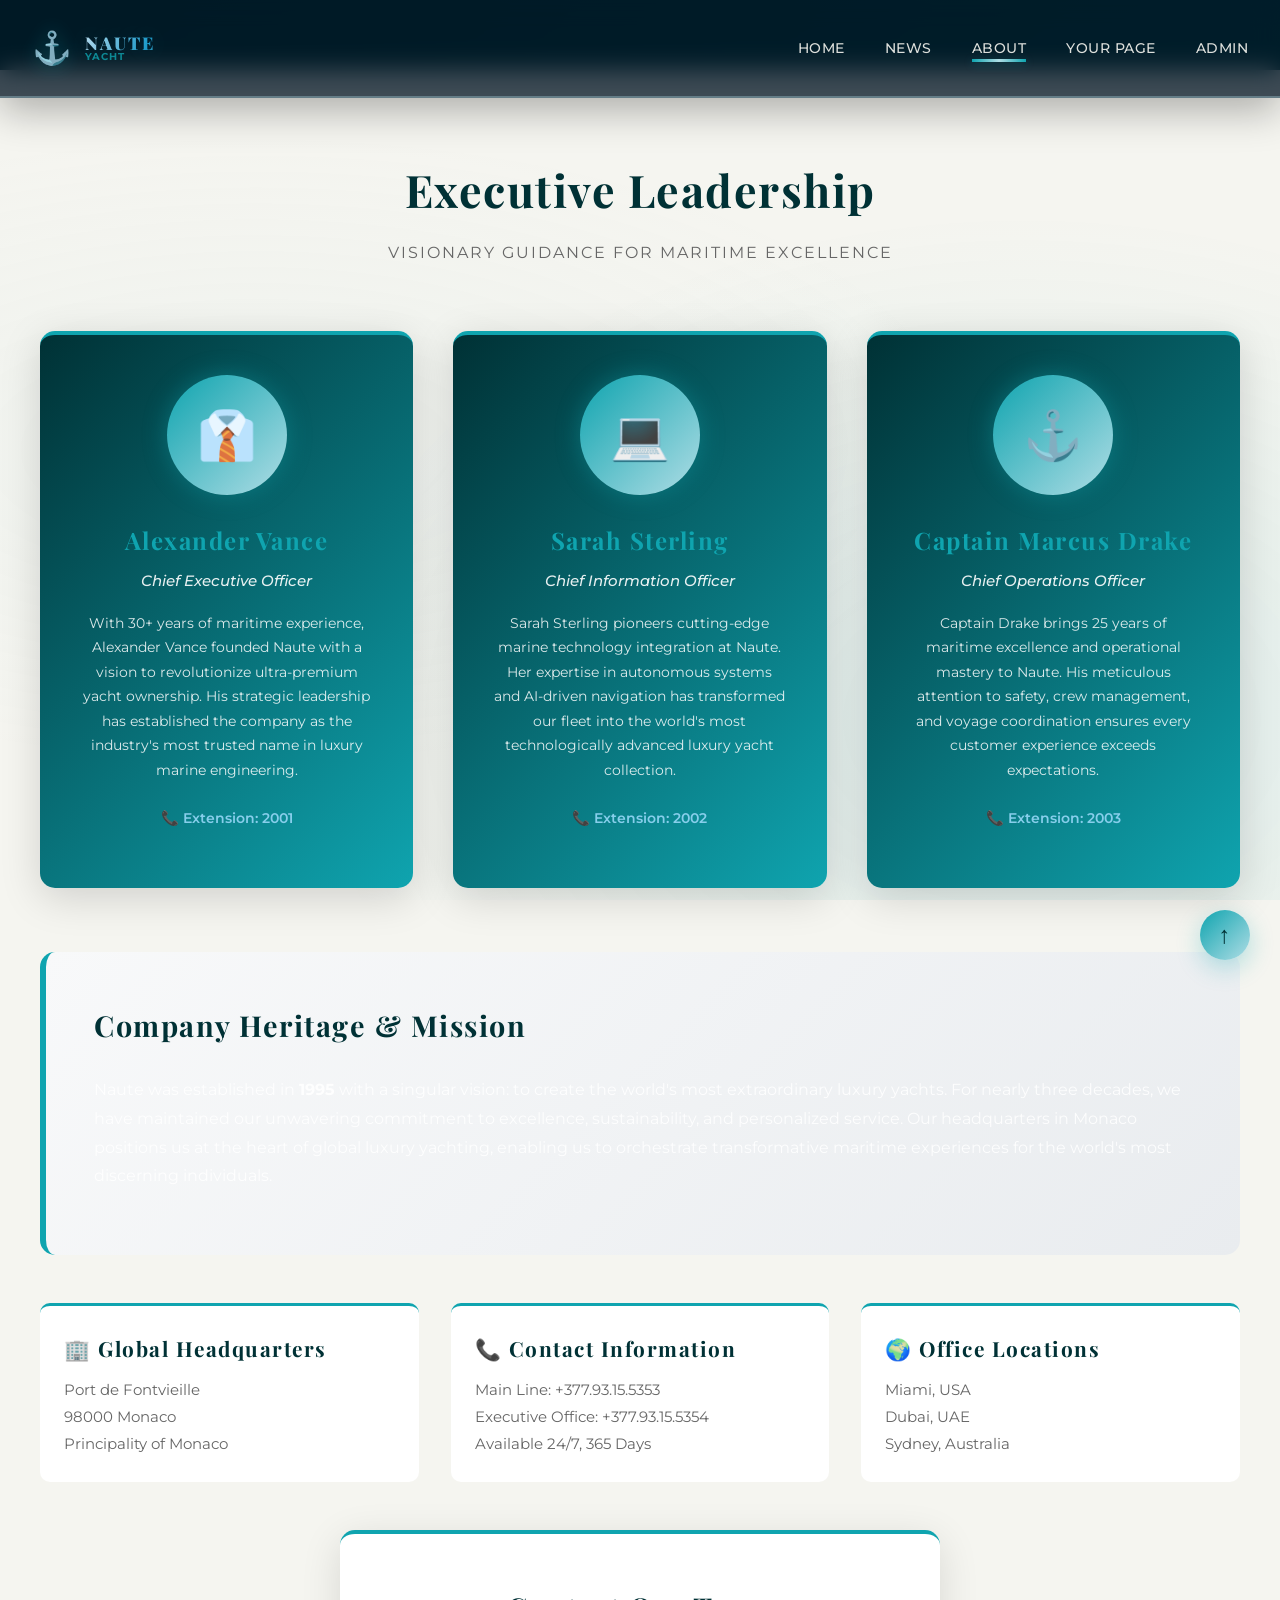
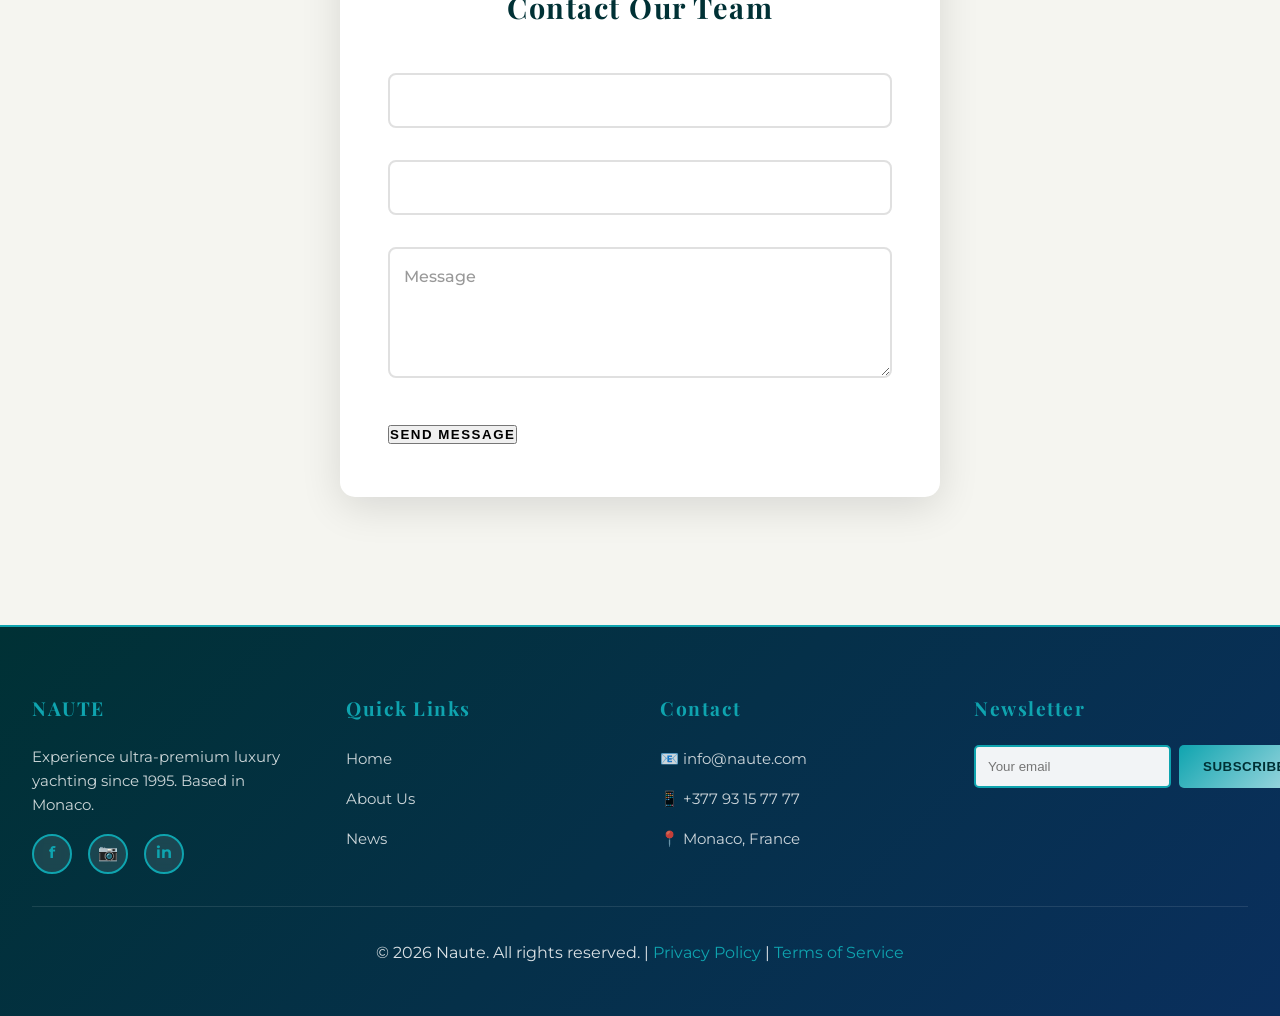
==== commit 6bd29671: "Rebrand site to Naute and align Project 2 structure/UX" ====
--- a/about.html
+++ b/about.html
@@ -3,7 +3,7 @@
 <head>
   <meta charset="UTF-8">
   <meta name="viewport" content="width=device-width, initial-scale=1.0">
-  <title>About Us - Luxe Yacht Corporate</title>
+  <title>About Us - Naute Corporate</title>
   <link rel="stylesheet" href="style.css">
 </head>
 <body>
@@ -13,7 +13,7 @@
       <div class="logo-brand">
         <span class="logo-icon">⚓</span>
         <div class="logo-text">
-          <div class="logo-main">LUXE</div>
+          <div class="logo-main">NAUTE</div>
           <div class="logo-sub">YACHT</div>
         </div>
       </div>
@@ -21,8 +21,7 @@
         <li><a href="index.html" class="nav-link">Home</a></li>
         <li><a href="news.html" class="nav-link">News</a></li>
         <li><a href="about.html" class="nav-link active">About</a></li>
-        <li><a href="yacht-life.html" class="nav-link">The Yacht Life</a></li>
-        <li><a href="buy.html" class="nav-link">Shop</a></li>
+        <li><a href="yacht-life.html" class="nav-link">Your Page</a></li>
         <li><a href="admin.html" class="nav-link">Admin</a></li>
       </ul>
     </div>
@@ -43,7 +42,7 @@
           <h3>Alexander Vance</h3>
           <p class="leader-title">Chief Executive Officer</p>
           <p class="leader-desc">
-            With 30+ years of maritime experience, Alexander Vance founded Luxe Yacht with a vision to revolutionize ultra-premium yacht ownership. His strategic leadership has established the company as the industry's most trusted name in luxury marine engineering.
+            With 30+ years of maritime experience, Alexander Vance founded Naute with a vision to revolutionize ultra-premium yacht ownership. His strategic leadership has established the company as the industry's most trusted name in luxury marine engineering.
           </p>
           <p class="leader-contact">📞 Extension: 2001</p>
         </div>
@@ -54,7 +53,7 @@
           <h3>Sarah Sterling</h3>
           <p class="leader-title">Chief Information Officer</p>
           <p class="leader-desc">
-            Sarah Sterling pioneers cutting-edge marine technology integration at Luxe Yacht. Her expertise in autonomous systems and AI-driven navigation has transformed our fleet into the world's most technologically advanced luxury yacht collection.
+            Sarah Sterling pioneers cutting-edge marine technology integration at Naute. Her expertise in autonomous systems and AI-driven navigation has transformed our fleet into the world's most technologically advanced luxury yacht collection.
           </p>
           <p class="leader-contact">📞 Extension: 2002</p>
         </div>
@@ -65,7 +64,7 @@
           <h3>Captain Marcus Drake</h3>
           <p class="leader-title">Chief Operations Officer</p>
           <p class="leader-desc">
-            Captain Drake brings 25 years of maritime excellence and operational mastery to Luxe Yacht. His meticulous attention to safety, crew management, and voyage coordination ensures every customer experience exceeds expectations.
+            Captain Drake brings 25 years of maritime excellence and operational mastery to Naute. His meticulous attention to safety, crew management, and voyage coordination ensures every customer experience exceeds expectations.
           </p>
           <p class="leader-contact">📞 Extension: 2003</p>
         </div>
@@ -75,7 +74,7 @@
       <div class="company-info">
         <h3>Company Heritage & Mission</h3>
         <p>
-          Luxe Yacht was established in <strong>1995</strong> with a singular vision: to create the world's most extraordinary luxury yachts. For nearly three decades, we have maintained our unwavering commitment to excellence, sustainability, and personalized service. Our headquarters in Monaco positions us at the heart of global luxury yachting, enabling us to orchestrate transformative maritime experiences for the world's most discerning individuals.
+          Naute was established in <strong>1995</strong> with a singular vision: to create the world's most extraordinary luxury yachts. For nearly three decades, we have maintained our unwavering commitment to excellence, sustainability, and personalized service. Our headquarters in Monaco positions us at the heart of global luxury yachting, enabling us to orchestrate transformative maritime experiences for the world's most discerning individuals.
         </p>
       </div>
 
@@ -127,7 +126,7 @@
     <div class="footer-container">
       <div class="footer-content">
         <div class="footer-column">
-          <h4>LUXE YACHT</h4>
+          <h4>NAUTE</h4>
           <p>Experience ultra-premium luxury yachting since 1995. Based in Monaco.</p>
           <div class="social-links">
             <a href="#" aria-label="Visit Facebook">f</a>
@@ -140,14 +139,13 @@
           <ul>
             <li><a href="index.html">Home</a></li>
             <li><a href="about.html">About Us</a></li>
-            <li><a href="buy.html">Shop</a></li>
-            <li><a href="news.html">News</a></li>
+                        <li><a href="news.html">News</a></li>
           </ul>
         </div>
         <div class="footer-column">
           <h4>Contact</h4>
           <ul>
-            <li>📧 info@luxeyacht.com</li>
+            <li>📧 info@naute.com</li>
             <li>📱 +377 93 15 77 77</li>
             <li>📍 Monaco, France</li>
           </ul>
@@ -161,7 +159,7 @@
         </div>
       </div>
       <div class="footer-bottom">
-        <p>&copy; 2026 Luxe Yacht. All rights reserved. | <a href="#">Privacy Policy</a> | <a href="#">Terms of Service</a></p>
+        <p>&copy; 2026 Naute. All rights reserved. | <a href="#">Privacy Policy</a> | <a href="#">Terms of Service</a></p>
       </div>
     </div>
   </footer>
--- a/style.css
+++ b/style.css
@@ -1,19 +1,19 @@
 @import url('https://fonts.googleapis.com/css2?family=Playfair+Display:wght@400;700;900&family=Montserrat:wght@300;400;500;600;700&display=swap');
 
 /* ============================================
-   PRODUCTION-GRADE CSS - LUXE YACHT
+   PRODUCTION-GRADE CSS - NAUTE
    Advanced Techniques: Clip-Paths, Multi-Layer Parallax, Filter Blurs, State Management
    Micro-Interactions: Hover Effects, Scroll Animations, Sophisticated Transitions
    ============================================ */
 
 :root {
-  --navy-primary: #0B1F35;
-  --navy-dark: #050D15;
-  --ocean-deep: #001B2E;
-  --gold-accent: #D4AF37;
-  --gold-light: #FFD700;
+  --navy-primary: #003135;
+  --navy-dark: #024950;
+  --ocean-deep: #024950;
+  --accent-primary: #0FA4AF;
+  --accent-soft: #AFDDE5;
   --pearl-white: #F5F5F0;
-  --ocean-blue: #0A4A7D;
+  --ocean-blue: #0FA4AF;
   --sunset-orange: #FF6B35;
   --starry-navy: #0A0E27;
   --glass-bg: rgba(255, 255, 255, 0.08);
@@ -36,8 +36,8 @@
 
 body {
   font-family: 'Montserrat', sans-serif;
-  color: var(--navy-primary);
-  background: linear-gradient(135deg, #040810 0%, #0B1F35 50%, #001B2E 100%);
+  color: var(--accent-soft);
+  background: linear-gradient(135deg, #003135 0%, #024950 55%, #0FA4AF 100%);
   line-height: 1.8;
   overflow-x: hidden;
   position: relative;
@@ -50,8 +50,8 @@
   left: 0;
   width: 100%;
   height: 100%;
-  background: radial-gradient(ellipse at 20% 50%, rgba(212, 175, 55, 0.03) 0%, transparent 50%),
-              radial-gradient(ellipse at 80% 80%, rgba(10, 74, 125, 0.05) 0%, transparent 50%);
+  background: radial-gradient(ellipse at 20% 50%, rgba(175, 221, 229, 0.08) 0%, transparent 50%),
+              radial-gradient(ellipse at 80% 80%, rgba(15, 164, 175, 0.10) 0%, transparent 50%);
   pointer-events: none;
   z-index: 0;
 }
@@ -90,7 +90,7 @@
 
 p {
   font-size: 1rem;
-  color: #333;
+  color: rgba(255, 255, 255, 0.86);
   margin-bottom: 1rem;
 }
 
@@ -103,8 +103,8 @@
   top: 0;
   width: 100%;
   backdrop-filter: blur(15px);
-  background: rgba(5, 13, 21, 0.75);
-  border-bottom: 2px solid rgba(212, 175, 55, 0.2);
+  background: rgba(0, 49, 53, 0.82);
+  border-bottom: 2px solid rgba(175, 221, 229, 0.35);
   padding: 1.2rem 2rem;
   z-index: 1000;
   display: flex;
@@ -134,12 +134,12 @@
 
 .logo-icon {
   font-size: 2rem;
-  filter: drop-shadow(0 0 10px rgba(212, 175, 55, 0.4));
+  filter: drop-shadow(0 0 10px rgba(15, 164, 175, 0.4));
   transition: var(--transition);
 }
 
 .logo-brand:hover .logo-icon {
-  filter: drop-shadow(0 0 20px rgba(212, 175, 55, 0.6)) drop-shadow(0 0 30px rgba(255, 215, 0, 0.3));
+  filter: drop-shadow(0 0 20px rgba(15, 164, 175, 0.6)) drop-shadow(0 0 30px rgba(175, 221, 229, 0.3));
   transform: scale(1.1);
 }
 
@@ -154,21 +154,38 @@
   font-family: 'Playfair Display', serif;
   font-size: 1.1rem;
   font-weight: 900;
-  color: var(--gold-light);
+  color: var(--accent-soft);
   letter-spacing: 2px;
   text-transform: uppercase;
-  background: linear-gradient(135deg, var(--gold-accent), var(--gold-light));
+  background: linear-gradient(135deg, var(--accent-primary), var(--accent-soft));
   -webkit-background-clip: text;
   -webkit-text-fill-color: transparent;
   background-clip: text;
-  text-shadow: 0 0 20px rgba(212, 175, 55, 0.2);
-}
-
+  text-shadow: 0 0 20px rgba(15, 164, 175, 0.2);
+}
+
+
+.logo-main.animated-brand,
+.hero-title-main.animated-brand {
+  background: linear-gradient(110deg, #AFDDE5, #0FA4AF, #964734, #AFDDE5);
+  background-size: 260% 260%;
+  -webkit-background-clip: text;
+  -webkit-text-fill-color: transparent;
+  background-clip: text;
+  animation: brandFlow 7s ease-in-out infinite;
+  filter: hue-rotate(var(--brand-hue, 0deg));
+}
+
+@keyframes brandFlow {
+  0% { background-position: 0% 50%; }
+  50% { background-position: 100% 50%; }
+  100% { background-position: 0% 50%; }
+}
 .logo-sub {
   font-family: 'Montserrat', sans-serif;
   font-size: 0.65rem;
   font-weight: 700;
-  color: rgba(212, 175, 55, 0.8);
+  color: rgba(15, 164, 175, 0.8);
   letter-spacing: 1px;
   text-transform: uppercase;
 }
@@ -197,9 +214,9 @@
   left: 0;
   width: 0;
   height: 3px;
-  background: linear-gradient(90deg, var(--gold-accent), var(--gold-light));
+  background: linear-gradient(90deg, var(--accent-primary), var(--accent-soft));
   transition: width 0.35s ease;
-  box-shadow: 0 0 10px rgba(212, 175, 55, 0.3);
+  box-shadow: 0 0 10px rgba(15, 164, 175, 0.3);
 }
 
 nav a:hover::before,
@@ -208,8 +225,8 @@
 }
 
 nav a:hover {
-  color: var(--gold-light);
-  text-shadow: 0 0 10px rgba(212, 175, 55, 0.3);
+  color: var(--accent-soft);
+  text-shadow: 0 0 10px rgba(15, 164, 175, 0.3);
 }
 
 /* ============================================
@@ -226,20 +243,22 @@
   justify-content: center;
   overflow: hidden;
   margin-top: 70px;
-  background: linear-gradient(135deg, #040810 0%, #0B1F35 100%);
-}
-
-/* Video Background */
-.hero-video {
-  position: absolute;
-  top: 0;
-  left: 0;
+  background: linear-gradient(135deg, #003135 0%, #024950 100%);
+}
+
+/* Hero image background */
+.hero-image-wrap {
+  position: absolute;
+  inset: 0;
+  z-index: 1;
+}
+
+.hero-image {
   width: 100%;
   height: 100%;
   object-fit: cover;
-  z-index: 1;
-  opacity: 0.9;
-  filter: brightness(0.85) saturate(1.2);
+  opacity: 0.94;
+  filter: brightness(0.78) saturate(1.08);
 }
 
 /* Mist Layers - Professional Atmospheric Effects */
@@ -255,7 +274,7 @@
 
 .hero-mist-layer-1 {
   background: radial-gradient(ellipse at 50% 50%, 
-    rgba(212, 175, 55, 0.05) 0%, 
+    rgba(15, 164, 175, 0.05) 0%, 
     rgba(0, 0, 0, 0.1) 60%, 
     rgba(0, 0, 0, 0.3) 100%);
   animation: mistFlow1 15s ease-in-out infinite;
@@ -271,7 +290,7 @@
 
 .hero-mist-layer-3 {
   background: radial-gradient(circle at 50% 0%, 
-    rgba(212, 175, 55, 0.08) 0%,
+    rgba(15, 164, 175, 0.08) 0%,
     transparent 70%);
   animation: mistFlow3 25s ease-in-out infinite reverse;
 }
@@ -326,7 +345,7 @@
   font-weight: 900;
   letter-spacing: 4px;
   text-transform: uppercase;
-  background: linear-gradient(135deg, var(--gold-accent), var(--gold-light));
+  background: linear-gradient(135deg, var(--accent-primary), var(--accent-soft));
   -webkit-background-clip: text;
   -webkit-text-fill-color: transparent;
   background-clip: text;
@@ -337,10 +356,10 @@
 
 @keyframes titleGlow {
   0%, 100% { 
-    filter: drop-shadow(0 0 20px rgba(212, 175, 55, 0.4));
+    filter: drop-shadow(0 0 20px rgba(15, 164, 175, 0.4));
   }
   50% { 
-    filter: drop-shadow(0 0 40px rgba(212, 175, 55, 0.6)) drop-shadow(0 0 60px rgba(255, 215, 0, 0.2));
+    filter: drop-shadow(0 0 40px rgba(15, 164, 175, 0.6)) drop-shadow(0 0 60px rgba(175, 221, 229, 0.2));
   }
 }
 
@@ -467,19 +486,19 @@
 
 @keyframes glow-pulse {
   0%, 100% {
-    box-shadow: 0 0 20px rgba(212, 175, 55, 0.3);
+    box-shadow: 0 0 20px rgba(15, 164, 175, 0.3);
   }
   50% {
-    box-shadow: 0 0 40px rgba(212, 175, 55, 0.6);
+    box-shadow: 0 0 40px rgba(15, 164, 175, 0.6);
   }
 }
 
 .hero-title-divider {
   width: 100px;
   height: 3px;
-  background: linear-gradient(90deg, transparent, var(--gold-light), transparent);
+  background: linear-gradient(90deg, transparent, var(--accent-soft), transparent);
   margin: 1rem auto;
-  box-shadow: 0 0 20px rgba(212, 175, 55, 0.4);
+  box-shadow: 0 0 20px rgba(15, 164, 175, 0.4);
 }
 
 .hero-tagline {
@@ -501,23 +520,23 @@
 }
 
 .feature-badge {
-  background: rgba(212, 175, 55, 0.1);
-  border: 2px solid rgba(212, 175, 55, 0.4);
+  background: rgba(15, 164, 175, 0.1);
+  border: 2px solid rgba(15, 164, 175, 0.4);
   padding: 0.8rem 1.5rem;
   border-radius: 50px;
-  color: var(--gold-light);
+  color: var(--accent-soft);
   font-weight: 600;
   font-size: 0.9rem;
   backdrop-filter: blur(10px);
   transition: var(--transition);
-  box-shadow: 0 8px 20px rgba(212, 175, 55, 0.1);
+  box-shadow: 0 8px 20px rgba(15, 164, 175, 0.1);
 }
 
 .feature-badge:hover {
-  background: rgba(212, 175, 55, 0.2);
-  border-color: rgba(212, 175, 55, 0.8);
+  background: rgba(15, 164, 175, 0.2);
+  border-color: rgba(15, 164, 175, 0.8);
   transform: translateY(-3px);
-  box-shadow: 0 12px 30px rgba(212, 175, 55, 0.2);
+  box-shadow: 0 12px 30px rgba(15, 164, 175, 0.2);
 }
 
 /* CTA Buttons Styling */
@@ -546,9 +565,9 @@
 }
 
 .cta-primary {
-  background: linear-gradient(135deg, var(--gold-accent), var(--gold-light));
+  background: linear-gradient(135deg, var(--accent-primary), var(--accent-soft));
   color: var(--navy-dark);
-  box-shadow: 0 15px 45px rgba(212, 175, 55, 0.4);
+  box-shadow: 0 15px 45px rgba(15, 164, 175, 0.4);
 }
 
 .cta-primary::before {
@@ -572,19 +591,19 @@
 
 .cta-primary:hover {
   transform: translateY(-4px);
-  box-shadow: 0 20px 60px rgba(212, 175, 55, 0.6);
+  box-shadow: 0 20px 60px rgba(15, 164, 175, 0.6);
 }
 
 .cta-secondary {
   background: transparent;
-  color: var(--gold-light);
-  border: 2px solid var(--gold-light);
-  box-shadow: 0 0 20px rgba(212, 175, 55, 0.2);
+  color: var(--accent-soft);
+  border: 2px solid var(--accent-soft);
+  box-shadow: 0 0 20px rgba(15, 164, 175, 0.2);
 }
 
 .cta-secondary:hover {
-  background: rgba(212, 175, 55, 0.1);
-  box-shadow: 0 0 30px rgba(212, 175, 55, 0.5);
+  background: rgba(15, 164, 175, 0.1);
+  box-shadow: 0 0 30px rgba(15, 164, 175, 0.5);
   transform: translateY(-4px);
 }
 
@@ -593,8 +612,8 @@
   position: absolute;
   bottom: 40px;
   right: 40px;
-  background: linear-gradient(135deg, var(--gold-accent), var(--gold-light));
-  border: 2px solid rgba(212, 175, 55, 0.3);
+  background: linear-gradient(135deg, var(--accent-primary), var(--accent-soft));
+  border: 2px solid rgba(15, 164, 175, 0.3);
   color: var(--navy-dark);
   padding: 0.85rem 1.8rem;
   border-radius: 50px;
@@ -602,18 +621,18 @@
   font-weight: 700;
   transition: var(--transition);
   font-size: 1rem;
-  box-shadow: 0 10px 30px rgba(212, 175, 55, 0.35);
+  box-shadow: 0 10px 30px rgba(15, 164, 175, 0.35);
   z-index: 20;
 }
 
 .sound-toggle:hover {
   transform: scale(1.08) translateY(-3px);
-  box-shadow: 0 15px 45px rgba(212, 175, 55, 0.5);
+  box-shadow: 0 15px 45px rgba(15, 164, 175, 0.5);
 }
 
 .sound-toggle.active {
-  background: linear-gradient(135deg, var(--gold-light), #FFD700);
-  box-shadow: 0 0 40px rgba(212, 175, 55, 0.8);
+  background: linear-gradient(135deg, var(--accent-soft), #AFDDE5);
+  box-shadow: 0 0 40px rgba(15, 164, 175, 0.8);
 }
 
 .cloud {
@@ -718,7 +737,7 @@
 
 .hero h1 {
   font-size: 4.5rem;
-  color: var(--gold-accent);
+  color: var(--accent-primary);
   text-shadow: 0 8px 30px rgba(0, 0, 0, 0.5);
   margin-bottom: 1rem;
   letter-spacing: 3px;
@@ -734,21 +753,21 @@
 .cta-button {
   display: inline-block;
   padding: 1.1rem 2.8rem;
-  background: linear-gradient(135deg, var(--gold-accent), #FFD700);
+  background: linear-gradient(135deg, var(--accent-primary), #AFDDE5);
   color: var(--navy-primary);
   text-decoration: none;
   border-radius: 50px;
   font-weight: 700;
   letter-spacing: 1.5px;
   transition: var(--transition);
-  box-shadow: 0 12px 45px rgba(212, 175, 55, 0.35);
+  box-shadow: 0 12px 45px rgba(15, 164, 175, 0.35);
   text-transform: uppercase;
   font-size: 0.95rem;
 }
 
 .cta-button:hover {
   transform: translateY(-4px);
-  box-shadow: 0 18px 55px rgba(212, 175, 55, 0.5);
+  box-shadow: 0 18px 55px rgba(15, 164, 175, 0.5);
 }
 
 /* RUBRIC #2: IMMERSIVE AUDIO - Sound Toggle Button */
@@ -756,7 +775,7 @@
   position: absolute;
   bottom: 40px;
   right: 40px;
-  background: var(--gold-accent);
+  background: var(--accent-primary);
   border: 2px solid var(--pearl-white);
   color: var(--navy-primary);
   padding: 0.75rem 1.5rem;
@@ -765,17 +784,17 @@
   font-weight: 700;
   transition: var(--transition);
   font-size: 1rem;
-  box-shadow: 0 8px 25px rgba(212, 175, 55, 0.3);
+  box-shadow: 0 8px 25px rgba(15, 164, 175, 0.3);
 }
 
 .sound-toggle:hover {
   transform: scale(1.05);
-  box-shadow: 0 12px 35px rgba(212, 175, 55, 0.5);
+  box-shadow: 0 12px 35px rgba(15, 164, 175, 0.5);
 }
 
 .sound-toggle.active {
-  background: #FFD700;
-  box-shadow: 0 0 30px rgba(212, 175, 55, 0.7);
+  background: #AFDDE5;
+  box-shadow: 0 0 30px rgba(15, 164, 175, 0.7);
 }
 
 /* ============================================
@@ -796,7 +815,7 @@
   left: 0;
   right: 0;
   bottom: 0;
-  background: radial-gradient(ellipse at 50% 50%, rgba(212, 175, 55, 0.02) 0%, transparent 70%);
+  background: radial-gradient(ellipse at 50% 50%, rgba(15, 164, 175, 0.02) 0%, transparent 70%);
   pointer-events: none;
   z-index: 1;
 }
@@ -831,7 +850,7 @@
   left: 0;
   width: 100%;
   height: 100%;
-  background: linear-gradient(45deg, rgba(212, 175, 55, 0.2), transparent);
+  background: linear-gradient(45deg, rgba(15, 164, 175, 0.2), transparent);
   opacity: 0;
   transition: opacity 0.4s ease;
   pointer-events: none;
@@ -896,8 +915,8 @@
 
 .article-card:hover {
   transform: translateY(-12px);
-  box-shadow: 0 18px 50px rgba(212, 175, 55, 0.2);
-  border-color: var(--gold-accent);
+  box-shadow: 0 18px 50px rgba(15, 164, 175, 0.2);
+  border-color: var(--accent-primary);
 }
 
 .article-image {
@@ -920,7 +939,7 @@
   left: 0;
   width: 100%;
   height: 100%;
-  background: linear-gradient(45deg, rgba(212, 175, 55, 0.15), transparent);
+  background: linear-gradient(45deg, rgba(15, 164, 175, 0.15), transparent);
   opacity: 0;
   transition: opacity 0.3s ease;
 }
@@ -948,7 +967,7 @@
 
 .read-more-btn {
   display: inline-block;
-  color: var(--gold-accent);
+  color: var(--accent-primary);
   text-decoration: none;
   font-weight: 700;
   position: relative;
@@ -984,7 +1003,7 @@
 }
 
 .lock-overlay h3 {
-  color: var(--gold-accent);
+  color: var(--accent-primary);
   font-size: 1.5rem;
   margin-bottom: 0.5rem;
 }
@@ -1006,7 +1025,7 @@
 
 .news-section .section-title h2,
 .news-section .section-title p {
-  color: var(--gold-accent);
+  color: var(--accent-primary);
 }
 
 .news-grid {
@@ -1029,12 +1048,12 @@
 
 .news-block:hover {
   transform: translateY(-10px);
-  border-color: var(--gold-accent);
-  box-shadow: 0 15px 45px rgba(212, 175, 55, 0.25);
+  border-color: var(--accent-primary);
+  box-shadow: 0 15px 45px rgba(15, 164, 175, 0.25);
 }
 
 .news-block h4 {
-  color: var(--gold-accent);
+  color: var(--accent-primary);
   margin-bottom: 1rem;
   font-size: 1.3rem;
   line-height: 1.4;
@@ -1058,7 +1077,7 @@
 }
 
 .news-link:hover {
-  color: var(--gold-accent);
+  color: var(--accent-primary);
   transform: translateX(5px);
 }
 
@@ -1094,29 +1113,29 @@
   text-align: center;
   box-shadow: 0 10px 40px rgba(0, 0, 0, 0.15);
   transition: var(--transition);
-  border-top: 4px solid var(--gold-accent);
+  border-top: 4px solid var(--accent-primary);
 }
 
 .leader-card:hover {
   transform: translateY(-10px);
-  box-shadow: 0 15px 50px rgba(212, 175, 55, 0.2);
+  box-shadow: 0 15px 50px rgba(15, 164, 175, 0.2);
 }
 
 .leader-avatar {
   width: 120px;
   height: 120px;
   border-radius: 50%;
-  background: linear-gradient(135deg, var(--gold-accent), #FFD700);
+  background: linear-gradient(135deg, var(--accent-primary), #AFDDE5);
   display: flex;
   align-items: center;
   justify-content: center;
   font-size: 3rem;
   margin: 0 auto 1.5rem;
-  box-shadow: 0 0 25px rgba(212, 175, 55, 0.4);
+  box-shadow: 0 0 25px rgba(15, 164, 175, 0.4);
 }
 
 .leader-card h3 {
-  color: var(--gold-accent);
+  color: var(--accent-primary);
   font-size: 1.5rem;
   margin-bottom: 0.3rem;
 }
@@ -1146,7 +1165,7 @@
   background: linear-gradient(135deg, #F8F9FA, #E9ECEF);
   padding: 3rem;
   border-radius: 15px;
-  border-left: 6px solid var(--gold-accent);
+  border-left: 6px solid var(--accent-primary);
   margin-bottom: 3rem;
 }
 
@@ -1165,7 +1184,7 @@
   background: white;
   padding: 1.5rem;
   border-radius: 10px;
-  border-top: 3px solid var(--gold-accent);
+  border-top: 3px solid var(--accent-primary);
 }
 
 .detail-item h4 {
@@ -1187,7 +1206,7 @@
   padding: 3rem;
   border-radius: 15px;
   box-shadow: 0 10px 40px rgba(0, 0, 0, 0.12);
-  border-top: 4px solid var(--gold-accent);
+  border-top: 4px solid var(--accent-primary);
 }
 
 .contact-form h3 {
@@ -1216,8 +1235,8 @@
 .form-input:focus,
 .form-textarea:focus {
   outline: none;
-  border-color: var(--gold-accent);
-  box-shadow: 0 0 0 4px rgba(212, 175, 55, 0.12);
+  border-color: var(--accent-primary);
+  box-shadow: 0 0 0 4px rgba(15, 164, 175, 0.12);
 }
 
 .form-label {
@@ -1238,7 +1257,7 @@
   left: 0.5rem;
   background: white;
   padding: 0 0.5rem;
-  color: var(--gold-accent);
+  color: var(--accent-primary);
   font-weight: 600;
   font-size: 0.85rem;
 }
@@ -1264,7 +1283,7 @@
   left: 0;
   width: 0;
   height: 2px;
-  background: linear-gradient(90deg, var(--gold-accent), #FFD700);
+  background: linear-gradient(90deg, var(--accent-primary), #AFDDE5);
   transition: width 0.3s ease;
 }
 
@@ -1280,7 +1299,7 @@
   left: 0;
   width: 100%;
   height: 2px;
-  background: linear-gradient(90deg, var(--gold-accent), transparent);
+  background: linear-gradient(90deg, var(--accent-primary), transparent);
   transform: scaleX(0);
   transform-origin: left;
   transition: transform 0.3s ease;
@@ -1297,13 +1316,13 @@
 
 select:focus {
   outline: none;
-  border-color: var(--gold-accent);
-  box-shadow: 0 0 0 4px rgba(212, 175, 55, 0.12);
+  border-color: var(--accent-primary);
+  box-shadow: 0 0 0 4px rgba(15, 164, 175, 0.12);
   background-color: rgba(255, 255, 255, 0.98);
 }
 
 select:hover {
-  border-color: var(--gold-accent);
+  border-color: var(--accent-primary);
 }
 
 /* ============================================
@@ -1370,7 +1389,7 @@
 
 .form-button:focus {
   outline: none;
-  box-shadow: 0 0 0 4px rgba(212, 175, 55, 0.2);
+  box-shadow: 0 0 0 4px rgba(15, 164, 175, 0.2);
 }
 
 /* ============================================
@@ -1413,14 +1432,14 @@
 .cta-button {
   display: inline-block;
   padding: 1.1rem 2.8rem;
-  background: linear-gradient(135deg, var(--gold-accent), #FFD700);
+  background: linear-gradient(135deg, var(--accent-primary), #AFDDE5);
   color: var(--navy-primary);
   text-decoration: none;
   border-radius: 50px;
   font-weight: 700;
   letter-spacing: 1.5px;
   transition: var(--transition);
-  box-shadow: 0 12px 45px rgba(212, 175, 55, 0.35);
+  box-shadow: 0 12px 45px rgba(15, 164, 175, 0.35);
   text-transform: uppercase;
   font-size: 0.95rem;
   position: relative;
@@ -1442,7 +1461,7 @@
 
 .cta-button:hover {
   transform: translateY(-4px);
-  box-shadow: 0 18px 55px rgba(212, 175, 55, 0.5);
+  box-shadow: 0 18px 55px rgba(15, 164, 175, 0.5);
 }
 
 .cta-button:hover::before {
@@ -1451,7 +1470,7 @@
 
 .cta-button:active {
   transform: translateY(-2px);
-  box-shadow: 0 8px 30px rgba(212, 175, 55, 0.3);
+  box-shadow: 0 8px 30px rgba(15, 164, 175, 0.3);
 }
 
 @keyframes slideOut {
@@ -1510,8 +1529,8 @@
 
 .yacht-model-card:hover {
   transform: translateY(-12px);
-  box-shadow: 0 18px 50px rgba(212, 175, 55, 0.2);
-  border-color: var(--gold-accent);
+  box-shadow: 0 18px 50px rgba(15, 164, 175, 0.2);
+  border-color: var(--accent-primary);
 }
 
 .yacht-image {
@@ -1553,14 +1572,14 @@
 }
 
 .specs-table td:last-child {
-  color: var(--gold-accent);
+  color: var(--accent-primary);
   text-align: right;
 }
 
 .purchase-btn {
   width: 100%;
   padding: 0.95rem;
-  background: linear-gradient(135deg, var(--gold-accent), #FFD700);
+  background: linear-gradient(135deg, var(--accent-primary), #AFDDE5);
   color: var(--navy-primary);
   border: none;
   border-radius: 8px;
@@ -1574,7 +1593,7 @@
 
 .purchase-btn:hover {
   transform: translateY(-2px);
-  box-shadow: 0 10px 30px rgba(212, 175, 55, 0.4);
+  box-shadow: 0 10px 30px rgba(15, 164, 175, 0.4);
 }
 
 /* ============================================
@@ -1606,12 +1625,12 @@
 }
 
 .article-body {
-  color: #333;
+  color: rgba(255, 255, 255, 0.86);
   line-height: 1.9;
   font-size: 1.05rem;
 }
 
-/* RUBRIC #3: Image Gallery with scale-on-hover and gold captions */
+/* RUBRIC #3: Image Gallery with scale-on-hover and accent captions */
 .article-gallery {
   display: grid;
   grid-template-columns: repeat(auto-fit, minmax(200px, 1fr));
@@ -1625,7 +1644,7 @@
   border-radius: 12px;
   box-shadow: 0 8px 25px rgba(0, 0, 0, 0.15);
   aspect-ratio: 1;
-  border: 3px solid var(--gold-accent);
+  border: 3px solid var(--accent-primary);
 }
 
 .gallery-item img {
@@ -1645,7 +1664,7 @@
   left: 0;
   right: 0;
   background: rgba(0, 18, 32, 0.85);
-  color: var(--gold-accent);
+  color: var(--accent-primary);
   padding: 1rem;
   font-weight: 600;
   font-size: 0.9rem;
@@ -1719,13 +1738,13 @@
   right: 30px;
   width: 50px;
   height: 50px;
-  background: linear-gradient(135deg, var(--gold-accent), #FFD700);
+  background: linear-gradient(135deg, var(--accent-primary), #AFDDE5);
   color: var(--navy-primary);
   border: none;
   border-radius: 50%;
   font-size: 1.5rem;
   cursor: pointer;
-  box-shadow: 0 8px 25px rgba(212, 175, 55, 0.3);
+  box-shadow: 0 8px 25px rgba(15, 164, 175, 0.3);
   z-index: 999;
   transition: all 0.35s cubic-bezier(0.34, 1.56, 0.64, 1);
   display: flex;
@@ -1756,8 +1775,8 @@
 
 .scroll-to-top:hover {
   transform: translateY(-8px) scale(1.1);
-  box-shadow: 0 12px 35px rgba(212, 175, 55, 0.5);
-  background: linear-gradient(135deg, #FFD700, var(--gold-accent));
+  box-shadow: 0 12px 35px rgba(15, 164, 175, 0.5);
+  background: linear-gradient(135deg, #AFDDE5, var(--accent-primary));
 }
 
 .scroll-to-top:active {
@@ -1773,7 +1792,7 @@
   background: linear-gradient(135deg, var(--navy-primary) 0%, #0A2F5D 100%);
   color: white;
   padding: 4rem 2rem 2rem;
-  border-top: 2px solid var(--gold-accent);
+  border-top: 2px solid var(--accent-primary);
 }
 
 .footer-container {
@@ -1793,7 +1812,7 @@
 }
 
 .footer-column h4 {
-  color: var(--gold-accent);
+  color: var(--accent-primary);
   margin-bottom: 1.2rem;
   font-size: 1.2rem;
 }
@@ -1817,7 +1836,7 @@
 }
 
 .footer-column ul li:hover {
-  color: var(--gold-accent);
+  color: var(--accent-primary);
   transform: translateX(5px);
 }
 
@@ -1828,7 +1847,7 @@
 }
 
 .footer-column a:hover {
-  color: var(--gold-accent);
+  color: var(--accent-primary);
 }
 
 .social-links {
@@ -1844,19 +1863,19 @@
   width: 40px;
   height: 40px;
   background: rgba(255, 255, 255, 0.1);
-  border: 2px solid var(--gold-accent);
+  border: 2px solid var(--accent-primary);
   border-radius: 50%;
-  color: var(--gold-accent);
+  color: var(--accent-primary);
   font-weight: bold;
   transition: var(--transition);
   backdrop-filter: blur(5px);
 }
 
 .social-links a:hover {
-  background: var(--gold-accent);
+  background: var(--accent-primary);
   color: var(--navy-primary);
   transform: translateY(-5px) scale(1.1);
-  box-shadow: 0 8px 20px rgba(212, 175, 55, 0.3);
+  box-shadow: 0 8px 20px rgba(15, 164, 175, 0.3);
 }
 
 .newsletter-form {
@@ -1868,7 +1887,7 @@
 .newsletter-form input {
   flex: 1;
   padding: 0.75rem;
-  border: 2px solid var(--gold-accent);
+  border: 2px solid var(--accent-primary);
   border-radius: 5px;
   background: rgba(255, 255, 255, 0.95);
   color: var(--navy-primary);
@@ -1878,13 +1897,13 @@
 
 .newsletter-form input:focus {
   outline: none;
-  box-shadow: 0 0 0 4px rgba(212, 175, 55, 0.2);
+  box-shadow: 0 0 0 4px rgba(15, 164, 175, 0.2);
   background: white;
 }
 
 .newsletter-form button {
   padding: 0.75rem 1.5rem;
-  background: linear-gradient(135deg, var(--gold-accent), #FFD700);
+  background: linear-gradient(135deg, var(--accent-primary), #AFDDE5);
   color: var(--navy-primary);
   border: none;
   border-radius: 5px;
@@ -1897,7 +1916,7 @@
 
 .newsletter-form button:hover {
   transform: translateY(-2px);
-  box-shadow: 0 6px 20px rgba(212, 175, 55, 0.3);
+  box-shadow: 0 6px 20px rgba(15, 164, 175, 0.3);
 }
 
 .footer-bottom {
@@ -1909,7 +1928,7 @@
 }
 
 .footer-bottom a {
-  color: var(--gold-accent);
+  color: var(--accent-primary);
   text-decoration: none;
   transition: var(--transition);
 }
@@ -1942,7 +1961,7 @@
   left: 0;
   right: 0;
   bottom: 0;
-  background: linear-gradient(45deg, transparent 30%, rgba(212, 175, 55, 0.1) 50%, transparent 70%);
+  background: linear-gradient(45deg, transparent 30%, rgba(15, 164, 175, 0.1) 50%, transparent 70%);
   opacity: 0;
   transition: opacity 0.4s ease;
   pointer-events: none;
@@ -1957,10 +1976,10 @@
 .title-underline {
   width: 60px;
   height: 4px;
-  background: linear-gradient(90deg, var(--gold-accent), #FFD700, var(--gold-accent));
+  background: linear-gradient(90deg, var(--accent-primary), #AFDDE5, var(--accent-primary));
   margin: 1.5rem auto 0;
   border-radius: 2px;
-  box-shadow: 0 4px 12px rgba(212, 175, 55, 0.3);
+  box-shadow: 0 4px 12px rgba(15, 164, 175, 0.3);
   animation: expandWidth 1s ease-out;
 }
 
@@ -1983,7 +2002,7 @@
   left: 50%;
   width: 0;
   height: 0;
-  background: rgba(212, 175, 55, 0.2);
+  background: rgba(15, 164, 175, 0.2);
   border-radius: 50%;
   transform: translate(-50%, -50%);
   transition: width 0.6s ease, height 0.6s ease;
@@ -2007,12 +2026,12 @@
 
 /* Enhanced navbar link hover with gradient underline */
 nav a::before {
-  background: linear-gradient(90deg, var(--gold-accent), #FFD700, var(--gold-accent));
-  box-shadow: 0 2px 10px rgba(212, 175, 55, 0.3);
+  background: linear-gradient(90deg, var(--accent-primary), #AFDDE5, var(--accent-primary));
+  box-shadow: 0 2px 10px rgba(15, 164, 175, 0.3);
 }
 
 nav a:hover {
-  text-shadow: 0 0 10px rgba(212, 175, 55, 0.3);
+  text-shadow: 0 0 10px rgba(15, 164, 175, 0.3);
 }
 
 /* Enhanced hero title text shadow effect */
@@ -2022,10 +2041,10 @@
 
 @keyframes glowEffect {
   0%, 100% {
-    text-shadow: 0 8px 30px rgba(0, 0, 0, 0.5), 0 0 30px rgba(212, 175, 55, 0.2);
+    text-shadow: 0 8px 30px rgba(0, 0, 0, 0.5), 0 0 30px rgba(15, 164, 175, 0.2);
   }
   50% {
-    text-shadow: 0 8px 30px rgba(0, 0, 0, 0.5), 0 0 50px rgba(212, 175, 55, 0.4);
+    text-shadow: 0 8px 30px rgba(0, 0, 0, 0.5), 0 0 50px rgba(15, 164, 175, 0.4);
   }
 }
 
@@ -2042,7 +2061,7 @@
   left: -100%;
   width: 100%;
   height: 100%;
-  background: rgba(212, 175, 55, 0.1);
+  background: rgba(15, 164, 175, 0.1);
   transition: left 0.3s ease;
 }
 
@@ -2059,7 +2078,7 @@
 }
 
 .atmosphere-far {
-  background: radial-gradient(circle at 20% 50%, rgba(212, 175, 55, 0.05) 0%, transparent 50%);
+  background: radial-gradient(circle at 20% 50%, rgba(15, 164, 175, 0.05) 0%, transparent 50%);
   animation: slowFloat 20s ease-in-out infinite;
 }
 
@@ -2075,7 +2094,7 @@
 
 /* Filter blur enhancement on hover */
 .read-more-btn:hover {
-  filter: drop-shadow(0 4px 12px rgba(212, 175, 55, 0.2));
+  filter: drop-shadow(0 4px 12px rgba(15, 164, 175, 0.2));
 }
 
 /* Advanced article image overlay */
@@ -2085,7 +2104,7 @@
   left: 0;
   width: 100%;
   height: 100%;
-  background: linear-gradient(135deg, rgba(212, 175, 55, 0) 0%, rgba(212, 175, 55, 0.15) 100%);
+  background: linear-gradient(135deg, rgba(15, 164, 175, 0) 0%, rgba(15, 164, 175, 0.15) 100%);
   opacity: 0;
   transition: opacity 0.4s ease;
 }
